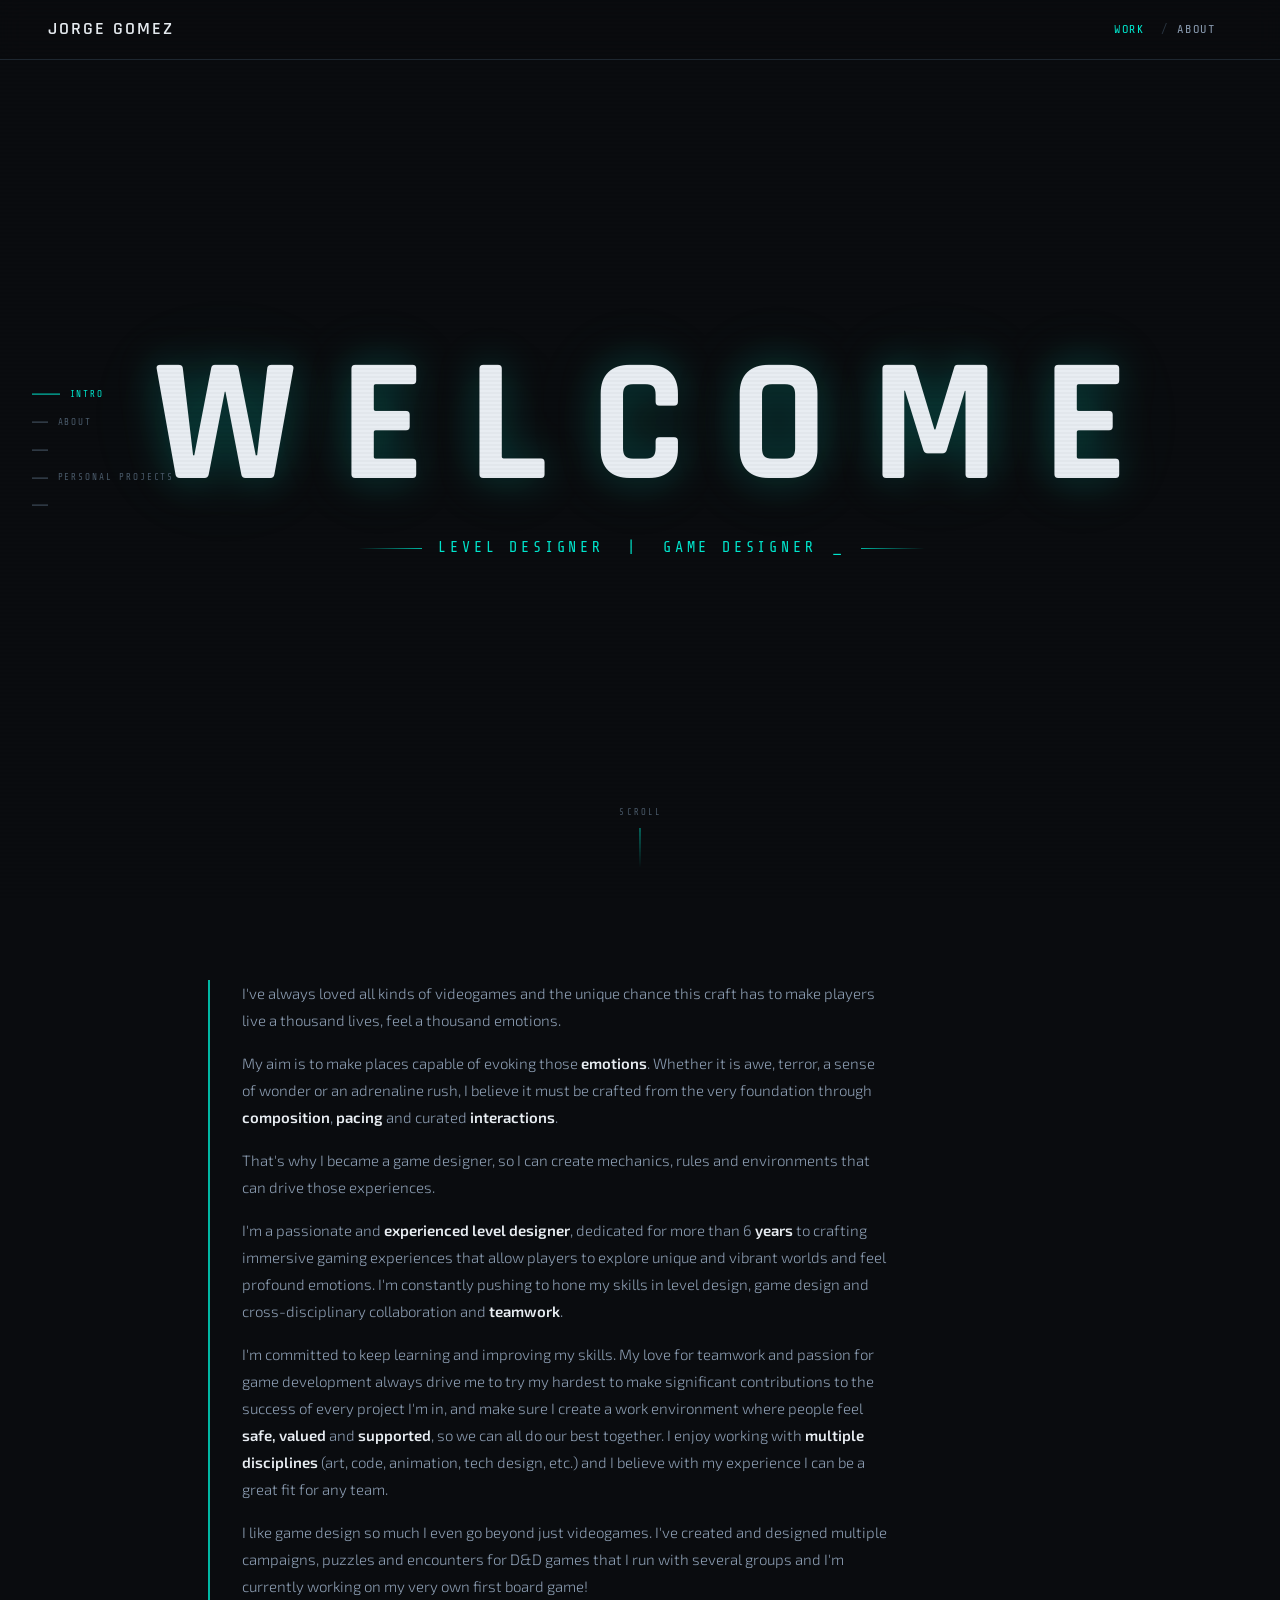
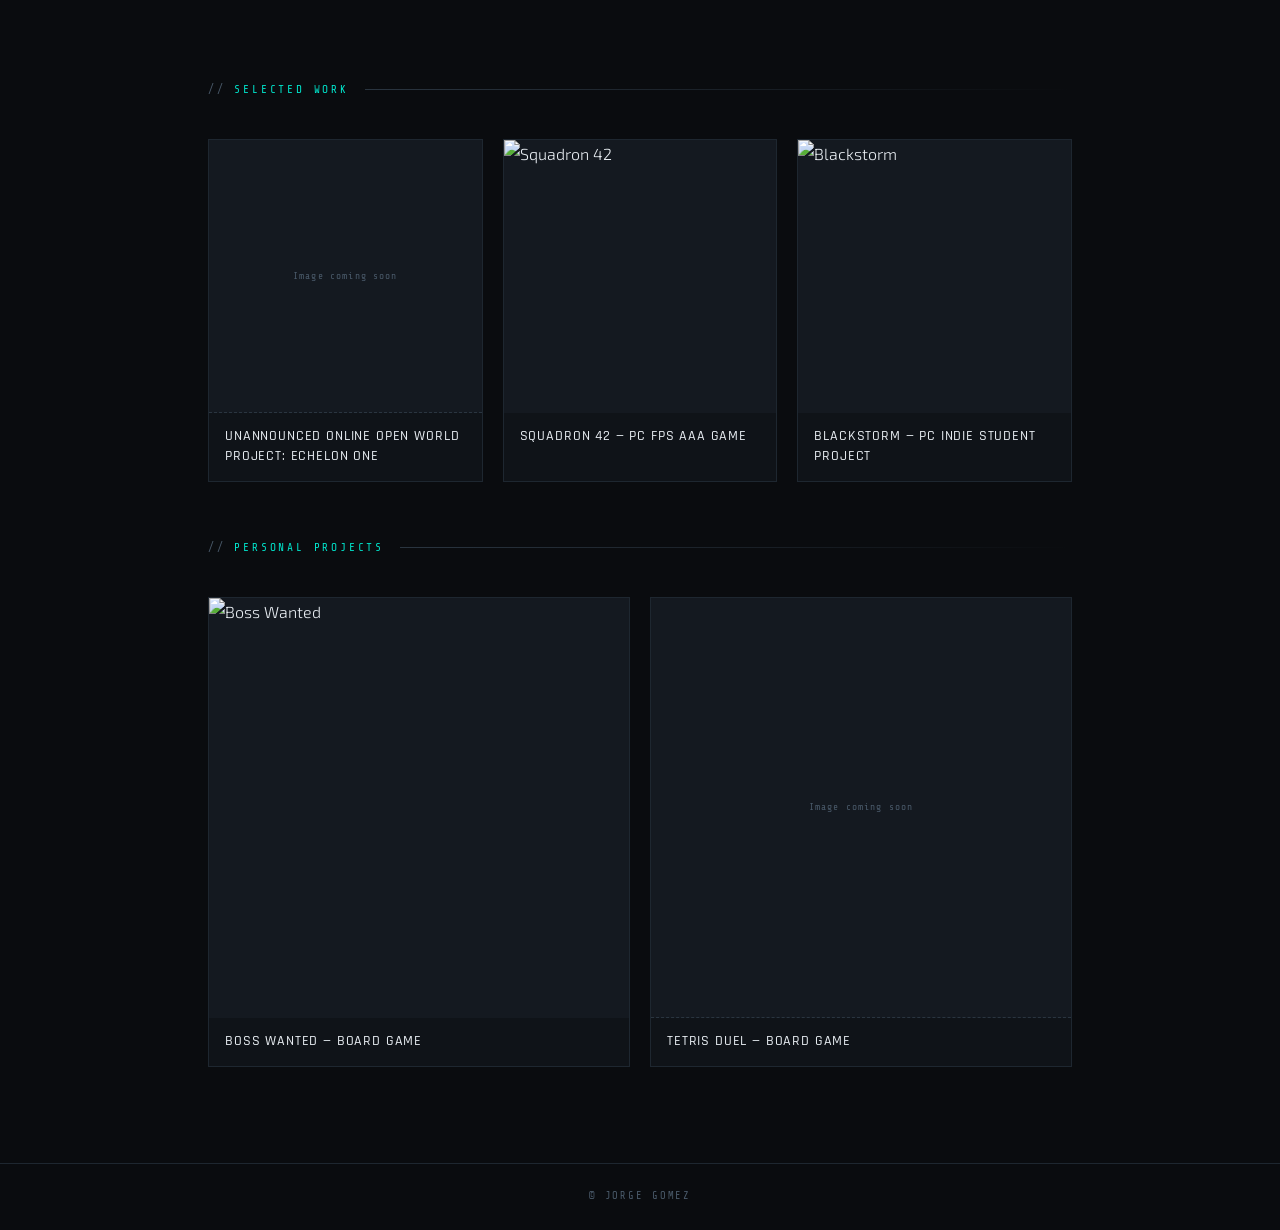
==== index.html @ 434a40aa "First file upload" ====
<!DOCTYPE html>
<html lang="en">
<head>
  <meta charset="UTF-8" />
  <meta name="viewport" content="width=device-width, initial-scale=1.0" />
  <title>Jorge Gomez — Level Designer</title>
  <link rel="stylesheet" href="style.css" />
</head>
<body>

  <!-- SIDEBAR -->
  <nav class="sidebar" aria-label="Page sections">
    <a href="#hero"     class="sidebar__link"><span>Intro</span></a>
    <a href="#bio"      class="sidebar__link"><span>About</span></a>
    <a href="#work"     class="sidebar__link"><span>Selected Work</span></a>
    <a href="#personal" class="sidebar__link"><span>Personal Projects</span></a>
    <a href="about.html" class="sidebar__link"><span>Contact</span></a>
  </nav>

  <!-- NAV -->
  <header class="nav">
    <a href="index.html" class="nav__logo">Jorge Gomez</a>
    <nav class="nav__links">
      <a href="index.html" class="nav__link nav__link--active">Work</a>
      <a href="about.html" class="nav__link">About</a>
    </nav>
  </header>

  <!-- HERO -->
  <section class="hero" id="hero">
    <div class="hero__bg">
      <!--
        ============================================================
        GIF / VIDEO DE FONDO DEL HERO
        ============================================================
        OPCIÓN A — GIF animado:
          Sustituye la línea del div placeholder por:
          <img src="tu-archivo.gif" alt="" />

        OPCIÓN B — Vídeo (mejor rendimiento que GIF):
          Sustituye la línea del div placeholder por:
          <video autoplay muted loop playsinline>
            <source src="tu-archivo.mp4" type="video/mp4" />
          </video>

        Tamaño recomendado: 1920×1080px mínimo.
        El overlay oscuro ya está aplicado via CSS — no necesitas editar nada más.
        ============================================================
      -->
      <video autoplay muted loop playsinline>
 	 <source src="img/hero/hero-bg.mp4" type="video/mp4" />
      </video>
    </div>
    <div class="hero__content">
      <h1 class="hero__title">Welcome</h1>
      <p class="hero__subtitle">Level Designer&nbsp;&nbsp;|&nbsp;&nbsp;Game Designer</p>
    </div>
    <div class="hero__scroll">
      <span>Scroll</span>
      <div class="hero__scroll-line"></div>
    </div>
  </section>

  <!-- BIO -->
  <section class="bio animate" id="bio">
    <div class="bio__inner">
      <p>I've always loved all kinds of videogames and the unique chance this craft has to make players live a thousand lives, feel a thousand emotions.</p>
      <p>My aim is to make places capable of evoking those <strong>emotions</strong>. Whether it is awe, terror, a sense of wonder or an adrenaline rush, I believe it must be crafted from the very foundation through <strong>composition</strong>, <strong>pacing</strong> and curated <strong>interactions</strong>.</p>
      <p>That's why I became a game designer, so I can create mechanics, rules and environments that can drive those experiences.</p>
      <p>I'm a passionate and <strong>experienced level designer</strong>, dedicated for more than 6 <strong>years</strong> to crafting immersive gaming experiences that allow players to explore unique and vibrant worlds and feel profound emotions. I'm constantly pushing to hone my skills in level design, game design and cross-disciplinary collaboration and <strong>teamwork</strong>.</p>
      <p>I'm committed to keep learning and improving my skills. My love for teamwork and passion for game development always drive me to try my hardest to make significant contributions to the success of every project I'm in, and make sure I create a work environment where people feel <strong>safe, valued</strong> and <strong>supported</strong>, so we can all do our best together. I enjoy working with <strong>multiple disciplines</strong> (art, code, animation, tech design, etc.) and I believe with my experience I can be a great fit for any team.</p>
      <p>I like game design so much I even go beyond just videogames. I've created and designed multiple campaigns, puzzles and encounters for D&amp;D games that I run with several groups and I'm currently working on my very own first board game!</p>
    </div>
  </section>

  <!-- SELECTED WORK -->
  <section class="work animate" id="work">
    <div class="section-header">
      <span class="section-header__label">Selected Work</span>
    </div>
    <div class="work__grid">
      <a href="echelon-one.html" class="project-card animate animate--delay-1">
        <div class="project-card__img-wrap">
          <!--
            IMAGEN DE PORTADA — Echelon One
            Sustituye el div placeholder por:
            <img src="img/echelon-one-cover.jpg" alt="Echelon One" class="project-card__img" />
            Tamaño recomendado: 600×600px (ratio 1:1). Formatos: JPG, PNG o WebP.
          -->
          <div class="project-card__img project-card__img--placeholder"><span>Image coming soon</span></div>
          <div class="project-card__overlay"></div>
        </div>
        <h2 class="project-card__title">Unannounced Online Open World project: Echelon One</h2>
      </a>
      <a href="squadron-42.html" class="project-card animate animate--delay-2">
        <div class="project-card__img-wrap">
          <!--
            IMAGEN DE PORTADA — Squadron 42
            Sustituye el div placeholder por:
            <img src="img/squadron-42-cover.jpg" alt="Squadron 42" class="project-card__img" />
            Tamaño recomendado: 600×600px (ratio 1:1). Formatos: JPG, PNG o WebP.
          -->
          <img src="img/squadron-42/cover.jpg" alt="Squadron 42" class="project-card__img" />
          <div class="project-card__overlay"></div>
        </div>
        <h2 class="project-card__title">Squadron 42 — PC FPS AAA game</h2>
      </a>
      <a href="blackstorm.html" class="project-card animate animate--delay-3">
        <div class="project-card__img-wrap">
          <!--
            IMAGEN DE PORTADA — Blackstorm
            Sustituye el div placeholder por:
            <img src="img/blackstorm-cover.jpg" alt="Blackstorm" class="project-card__img" />
            Tamaño recomendado: 600×600px (ratio 1:1). Formatos: JPG, PNG o WebP.
          -->
          <img src="img/blackstorm/cover.png" alt="Blackstorm" class="project-card__img" />
          <div class="project-card__overlay"></div>
        </div>
        <h2 class="project-card__title">Blackstorm — PC indie student project</h2>
      </a>
    </div>
  </section>

  <!-- PERSONAL PROJECTS -->
  <section class="work work--personal animate" id="personal">
    <div class="section-header">
      <span class="section-header__label">Personal Projects</span>
    </div>
    <div class="work__grid work__grid--two">
      <a href="boss-wanted.html" class="project-card animate animate--delay-1">
        <div class="project-card__img-wrap">
          <!--
            IMAGEN DE PORTADA — Boss Wanted
            Sustituye el div placeholder por:
            <img src="img/boss-wanted-cover.jpg" alt="Boss Wanted" class="project-card__img" />
            Tamaño recomendado: 600×600px (ratio 1:1). Formatos: JPG, PNG o WebP.
          -->
          <img src="img/boss-wanted/cover.png" alt="Boss Wanted" class="project-card__img" />
          <div class="project-card__overlay"></div>
        </div>
        <h2 class="project-card__title">Boss Wanted — Board game</h2>
      </a>
      <a href="tetris-duel.html" class="project-card animate animate--delay-2">
        <div class="project-card__img-wrap">
          <!--
            IMAGEN DE PORTADA — Tetris Duel
            Sustituye el div placeholder por:
            <img src="img/tetris-duel-cover.jpg" alt="Tetris Duel" class="project-card__img" />
            Tamaño recomendado: 600×600px (ratio 1:1). Formatos: JPG, PNG o WebP.
          -->
          <div class="project-card__img project-card__img--placeholder"><span>Image coming soon</span></div>
          <div class="project-card__overlay"></div>
        </div>
        <h2 class="project-card__title">Tetris Duel — Board game</h2>
      </a>
    </div>
  </section>

  <!-- FOOTER -->
  <footer class="footer">
    <span>© Jorge Gomez</span>
  </footer>

  <script src="main.js"></script>
</body>
</html>
---- style.css ----
/* ============================================================
   FONTS & ROOT
   ============================================================ */
@import url('https://fonts.googleapis.com/css2?family=Rajdhani:wght@300;400;500;600;700&family=Share+Tech+Mono&family=Exo+2:ital,wght@0,100;0,200;0,300;0,400;0,600;1,200;1,300&display=swap');

*, *::before, *::after {
  box-sizing: border-box;
  margin: 0;
  padding: 0;
}

:root {
  --bg:           #0a0c0f;
  --bg-card:      #0f1318;
  --bg-card-2:    #141920;
  --border:       #1e2730;
  --border-light: #2a3540;

  --cyan:         #00e5cc;
  --cyan-dim:     #00b8a4;
  --cyan-glow:    rgba(0, 229, 204, 0.15);
  --magenta:      #d400ff;
  --magenta-dim:  #a800cc;

  --text:         #e8edf2;
  --text-soft:    #8a9bb0;
  --text-muted:   #4a5a6a;

  --font-display: 'Rajdhani', sans-serif;
  --font-mono:    'Share Tech Mono', monospace;
  --font-body:    'Exo 2', sans-serif;

  --max-w: 960px;
  --nav-h: 60px;
}

html { font-size: 16px; scroll-behavior: smooth; }

body {
  background-color: var(--bg);
  color: var(--text);
  font-family: var(--font-body);
  font-weight: 300;
  line-height: 1.7;
  min-height: 100vh;
  display: flex;
  flex-direction: column;
  -webkit-font-smoothing: antialiased;
}

a { color: inherit; text-decoration: none; }
ul { list-style: none; }
img { display: block; width: 100%; height: 100%; object-fit: cover; }

/* Subtle scanline texture */
body::before {
  content: '';
  position: fixed;
  inset: 0;
  background: repeating-linear-gradient(
    0deg,
    transparent,
    transparent 2px,
    rgba(0,0,0,0.025) 2px,
    rgba(0,0,0,0.025) 4px
  );
  pointer-events: none;
  z-index: 1000;
}

/* ============================================================
   NAV
   ============================================================ */
.nav {
  position: fixed;
  top: 0; left: 0; right: 0;
  z-index: 500;
  height: var(--nav-h);
  display: flex;
  align-items: center;
  justify-content: space-between;
  padding: 0 clamp(1.5rem, 5vw, 3rem);
  background: rgba(10, 12, 15, 0.9);
  backdrop-filter: blur(12px);
  border-bottom: 1px solid var(--border);
}

.nav__logo {
  font-family: var(--font-display);
  font-size: 1.1rem;
  font-weight: 600;
  letter-spacing: 0.12em;
  color: var(--text);
  text-transform: uppercase;
  transition: color 0.2s;
}
.nav__logo:hover { color: var(--cyan); }

.nav__links {
  display: flex;
  align-items: center;
  gap: 0;
}

.nav__link {
  font-family: var(--font-mono);
  font-size: 0.75rem;
  letter-spacing: 0.15em;
  text-transform: uppercase;
  color: var(--text-soft);
  padding: 0.4rem 1rem;
  position: relative;
  transition: color 0.2s;
}

.nav__link + .nav__link::before {
  content: '/';
  position: absolute;
  left: 0;
  color: var(--border-light);
}

.nav__link:hover,
.nav__link--active { color: var(--cyan); }

/* ============================================================
   HERO — fullscreen, GIF-ready
   ============================================================ */
.hero {
  position: relative;
  width: 100%;
  height: 100vh;
  min-height: 500px;
  display: flex;
  flex-direction: column;
  align-items: center;
  justify-content: center;
  overflow: hidden;
}

/* Background layer — drop an <img> inside for your GIF */
.hero__bg {
  position: absolute;
  inset: 0;
  z-index: 0;
  overflow: hidden;
  background: var(--bg);
}

.hero__bg img {
  width: 100%;
  height: 100%;
  object-fit: cover;
  opacity: 0.55;
  filter: saturate(0.7) brightness(0.55);
}

.hero__bg::after {
  content: '';
  position: absolute;
  inset: 0;
  background:
    linear-gradient(to bottom, rgba(10,12,15,0.45) 0%, rgba(10,12,15,0.05) 40%, rgba(10,12,15,0.7) 100%),
    linear-gradient(to right, rgba(10,12,15,0.35) 0%, transparent 50%, rgba(10,12,15,0.35) 100%);
}

/* Placeholder gradient when no GIF yet */
.hero__bg-placeholder {
  width: 100%;
  height: 100%;
  background: linear-gradient(135deg, #0a0c0f 0%, #0d1a22 50%, #0a0c0f 100%);
  position: relative;
}

.hero__bg-placeholder::before {
  content: '';
  position: absolute;
  inset: 0;
  background:
    radial-gradient(ellipse 60% 40% at 50% 50%, rgba(0,229,204,0.05) 0%, transparent 70%),
    radial-gradient(ellipse 40% 60% at 15% 80%, rgba(212,0,255,0.04) 0%, transparent 60%);
}

/* Content */
.hero__content {
  position: relative;
  z-index: 2;
  text-align: center;
  display: flex;
  flex-direction: column;
  align-items: center;
  gap: 1.25rem;
  opacity: 0;
  animation: fadeIn 1s ease 0.3s forwards;
}

.hero__title {
  font-family: var(--font-display);
  font-size: clamp(4.5rem, 15vw, 11rem);
  font-weight: 700;
  letter-spacing: 0.25em;
  /* Compensar el letter-spacing del último carácter para centrado visual real */
  margin-right: -0.25em;
  text-transform: uppercase;
  color: var(--text);
  line-height: 1;
  text-shadow:
    0 0 40px rgba(0,229,204,0.25),
    0 0 100px rgba(0,229,204,0.08);
}

.hero__subtitle {
  font-family: var(--font-mono);
  font-size: clamp(0.7rem, 1.8vw, 0.95rem);
  letter-spacing: 0.25em;
  /* Compensar letter-spacing para centrado visual real */
  margin-right: -0.25em;
  text-transform: uppercase;
  color: var(--cyan);
  display: flex;
  align-items: center;
  gap: 1rem;
}

.hero__subtitle::before,
.hero__subtitle::after {
  content: '';
  display: inline-block;
  width: clamp(2rem, 5vw, 5rem);
  height: 1px;
  background: linear-gradient(to right, transparent, var(--cyan-dim));
}
.hero__subtitle::after {
  background: linear-gradient(to left, transparent, var(--cyan-dim));
}

/* Scroll hint */
.hero__scroll {
  position: absolute;
  bottom: 2rem;
  left: 50%;
  transform: translateX(-50%);
  z-index: 2;
  display: flex;
  flex-direction: column;
  align-items: center;
  gap: 0.5rem;
  opacity: 0;
  animation: fadeIn 1s ease 1.4s forwards;
}

.hero__scroll span {
  font-family: var(--font-mono);
  font-size: 0.55rem;
  letter-spacing: 0.25em;
  /* Compensar letter-spacing para que SCROLL quede centrado visualmente */
  margin-right: -0.25em;
  color: var(--text-muted);
  text-transform: uppercase;
}

.hero__scroll-line {
  width: 1px;
  height: 2.5rem;
  background: linear-gradient(to bottom, var(--cyan-dim), transparent);
  animation: scrollPulse 2s ease-in-out infinite;
}

/* ============================================================
   BIO SECTION
   ============================================================ */
.bio {
  max-width: var(--max-w);
  width: 100%;
  margin: 0 auto;
  padding: 5rem clamp(1.5rem, 5vw, 3rem) 0;
  opacity: 0;
  animation: fadeUp 0.8s ease 0.1s forwards;
}

.bio__inner {
  border-left: 2px solid var(--cyan-dim);
  padding-left: 2rem;
  display: flex;
  flex-direction: column;
  gap: 1rem;
  max-width: 680px;
}

.bio__inner p {
  font-size: 0.9375rem;
  color: var(--text-soft);
  line-height: 1.8;
}

.bio__inner strong {
  font-weight: 600;
  color: var(--text);
}

/* ============================================================
   SECTION HEADERS
   ============================================================ */
.section-header {
  display: flex;
  align-items: center;
  gap: 1rem;
  margin-bottom: 2.5rem;
}

.section-header__label {
  font-family: var(--font-mono);
  font-size: 0.7rem;
  letter-spacing: 0.25em;
  text-transform: uppercase;
  color: var(--cyan);
  white-space: nowrap;
}

.section-header__label::before {
  content: '// ';
  color: var(--text-muted);
}

.section-header::after {
  content: '';
  flex: 1;
  height: 1px;
  background: linear-gradient(to right, var(--border-light), transparent);
}

/* ============================================================
   WORK SECTIONS
   ============================================================ */
.work {
  max-width: var(--max-w);
  width: 100%;
  margin: 0 auto;
  padding: 5rem clamp(1.5rem, 5vw, 3rem) 0;
  opacity: 0;
  animation: fadeUp 0.8s ease 0.25s forwards;
}

.work--personal {
  padding-top: 3.5rem;
}

.work__grid {
  display: grid;
  grid-template-columns: repeat(3, 1fr);
  gap: 1.25rem;
}

.work__grid--two {
  grid-template-columns: repeat(2, 1fr);
}

@media (max-width: 700px) {
  .work__grid { grid-template-columns: 1fr; }
  .work__grid--two { grid-template-columns: 1fr; }
}
@media (min-width: 701px) and (max-width: 900px) {
  .work__grid { grid-template-columns: repeat(2, 1fr); }
}

/* ---- Project Card ---- */
.project-card {
  display: block;
  background: var(--bg-card);
  border: 1px solid var(--border);
  transition: border-color 0.3s, transform 0.3s;
  position: relative;
  overflow: hidden;
}

.project-card::before {
  content: '';
  position: absolute;
  top: 0; left: 0; right: 0;
  height: 2px;
  background: linear-gradient(to right, var(--cyan-dim), var(--magenta-dim));
  opacity: 0;
  transition: opacity 0.3s;
  z-index: 2;
}

.project-card:hover {
  border-color: var(--border-light);
  transform: translateY(-4px);
}
.project-card:hover::before { opacity: 1; }

.project-card__img-wrap {
  position: relative;
  aspect-ratio: 1 / 1;
  overflow: hidden;
  background: var(--bg-card-2);
}

.project-card__img {
  width: 100%;
  height: 100%;
  transition: transform 0.5s ease;
}

.project-card__img--placeholder {
  display: flex;
  align-items: center;
  justify-content: center;
  border-bottom: 1px dashed var(--border-light);
}

.project-card__img--placeholder span {
  font-family: var(--font-mono);
  font-size: 0.6rem;
  letter-spacing: 0.12em;
  color: var(--text-muted);
}

.project-card__overlay {
  position: absolute;
  inset: 0;
  background: linear-gradient(to bottom, transparent 40%, rgba(10,12,15,0.7) 100%);
  opacity: 0;
  transition: opacity 0.35s;
}

.project-card:hover .project-card__overlay { opacity: 1; }
.project-card:hover .project-card__img { transform: scale(1.05); }

.project-card__title {
  font-family: var(--font-display);
  font-size: 0.875rem;
  font-weight: 500;
  letter-spacing: 0.06em;
  text-transform: uppercase;
  color: var(--text);
  padding: 0.9rem 1rem;
  transition: color 0.2s;
  line-height: 1.4;
}

.project-card:hover .project-card__title { color: var(--cyan); }

/* ============================================================
   FOOTER
   ============================================================ */
.footer {
  margin-top: 6rem;
  border-top: 1px solid var(--border);
  padding: 1.5rem clamp(1.5rem, 5vw, 3rem);
  display: flex;
  align-items: center;
  justify-content: center;
}

.footer span {
  font-family: var(--font-mono);
  font-size: 0.65rem;
  letter-spacing: 0.18em;
  color: var(--text-muted);
  text-transform: uppercase;
}

/* ============================================================
   ABOUT PAGE
   ============================================================ */
.about-hero {
  max-width: var(--max-w);
  width: 100%;
  margin: 0 auto;
  padding: calc(var(--nav-h) + 4rem) clamp(1.5rem, 5vw, 3rem) 3rem;
  display: grid;
  grid-template-columns: 160px 1fr;
  gap: 3rem;
  align-items: start;
  opacity: 0;
  animation: fadeUp 0.8s ease 0.1s forwards;
}

@media (max-width: 600px) {
  .about-hero { grid-template-columns: 1fr; gap: 2rem; }
}

.about-hero__photo {
  width: 160px;
  height: 160px;
  overflow: hidden;
  background: var(--bg-card);
  border: 1px solid var(--border);
  position: relative;
}

.about-hero__photo::before {
  content: '';
  position: absolute;
  top: 0; left: 0; right: 0;
  height: 2px;
  background: linear-gradient(to right, var(--cyan-dim), var(--magenta-dim));
  z-index: 1;
}

.about-hero__photo--placeholder {
  display: flex;
  align-items: center;
  justify-content: center;
}

.about-hero__photo--placeholder span {
  font-family: var(--font-mono);
  font-size: 0.6rem;
  letter-spacing: 0.1em;
  color: var(--text-muted);
}

.about-hero__name {
  font-family: var(--font-display);
  font-size: clamp(2rem, 5vw, 3.5rem);
  font-weight: 700;
  letter-spacing: 0.12em;
  text-transform: uppercase;
  color: var(--text);
  line-height: 1.1;
  margin-bottom: 1.25rem;
}

.about-hero__tagline {
  font-size: 0.9375rem;
  color: var(--text-soft);
  margin-bottom: 1.5rem;
  max-width: 520px;
  line-height: 1.8;
}

.about-hero__cta {
  font-family: var(--font-mono);
  font-size: 0.7rem;
  letter-spacing: 0.18em;
  text-transform: uppercase;
  color: var(--cyan);
}

.about-details {
  max-width: var(--max-w);
  width: 100%;
  margin: 0 auto;
  padding: 0 clamp(1.5rem, 5vw, 3rem) 3rem;
  display: grid;
  grid-template-columns: repeat(3, 1fr);
  gap: 1.25rem;
  opacity: 0;
  animation: fadeUp 0.8s ease 0.3s forwards;
}

@media (max-width: 680px) {
  .about-details { grid-template-columns: 1fr; }
}

.about-block {
  background: var(--bg-card);
  border: 1px solid var(--border);
  padding: 1.5rem;
  position: relative;
}

.about-block::before {
  content: '';
  position: absolute;
  top: 0; left: 0; right: 0;
  height: 2px;
  background: linear-gradient(to right, var(--cyan-dim), transparent);
}

.about-block__title {
  font-family: var(--font-mono);
  font-size: 0.65rem;
  letter-spacing: 0.2em;
  text-transform: uppercase;
  color: var(--cyan);
  margin-bottom: 1rem;
}

.about-block__title::before { content: '// '; color: var(--text-muted); }

.about-block__list {
  display: flex;
  flex-direction: column;
  gap: 0.5rem;
}

.about-block__list li a {
  font-size: 0.875rem;
  color: var(--text-soft);
  transition: color 0.2s;
  display: inline-flex;
  align-items: baseline;
  gap: 0.4rem;
}

.about-block__list li a:hover { color: var(--cyan); }

.about-block__ext {
  font-family: var(--font-mono);
  font-size: 0.6rem;
  color: var(--text-muted);
}

/* ============================================================
   PROJECT PAGES
   ============================================================ */
.project-hero {
  max-width: var(--max-w);
  width: 100%;
  margin: 0 auto;
  padding: calc(var(--nav-h) + 4rem) clamp(1.5rem, 5vw, 3rem) 3rem;
  opacity: 0;
  animation: fadeUp 0.7s ease 0.05s forwards;
}

.project-hero__back {
  display: inline-flex;
  align-items: center;
  gap: 0.5rem;
  font-family: var(--font-mono);
  font-size: 0.65rem;
  letter-spacing: 0.15em;
  text-transform: uppercase;
  color: var(--text-muted);
  margin-bottom: 3rem;
  transition: color 0.2s;
}
.project-hero__back:hover { color: var(--cyan); }

.project-hero__titles { margin-bottom: 3rem; }

.project-hero__title {
  font-family: var(--font-display);
  font-size: clamp(2.5rem, 8vw, 5rem);
  font-weight: 700;
  letter-spacing: 0.12em;
  text-transform: uppercase;
  color: var(--text);
  line-height: 1;
  margin-bottom: 0.75rem;
  text-shadow: 0 0 40px rgba(0,229,204,0.1);
}

.project-hero__subtitle {
  font-family: var(--font-mono);
  font-size: 0.78rem;
  letter-spacing: 0.18em;
  text-transform: uppercase;
  color: var(--cyan);
}

/* Meta bar */
.project-meta {
  display: flex;
  flex-wrap: wrap;
  border: 1px solid var(--border);
  background: var(--bg-card);
  position: relative;
  overflow: hidden;
}

.project-meta::before {
  content: '';
  position: absolute;
  top: 0; left: 0; right: 0;
  height: 2px;
  background: linear-gradient(to right, var(--cyan-dim), var(--magenta-dim));
}

.project-meta__item {
  display: flex;
  flex-direction: column;
  gap: 0.4rem;
  padding: 1.25rem 1.5rem;
  border-right: 1px solid var(--border);
  flex: 0 0 auto;
}
.project-meta__item:last-child { border-right: none; }

.project-meta__label {
  font-family: var(--font-mono);
  font-size: 0.58rem;
  letter-spacing: 0.22em;
  text-transform: uppercase;
  color: var(--text-muted);
}

.project-meta__value {
  font-family: var(--font-display);
  font-size: 0.9375rem;
  font-weight: 500;
  letter-spacing: 0.06em;
  color: var(--text);
}

.project-meta__link {
  color: var(--cyan);
  transition: color 0.2s;
}
.project-meta__link:hover { color: var(--text); }

/* Description */
.project-desc {
  max-width: var(--max-w);
  width: 100%;
  margin: 0 auto;
  padding: 3rem clamp(1.5rem, 5vw, 3rem);
  opacity: 0;
  animation: fadeUp 0.7s ease 0.2s forwards;
}

.project-desc__list {
  display: flex;
  flex-direction: column;
  gap: 0.9rem;
  max-width: 700px;
}

.project-desc__list li {
  font-size: 0.9375rem;
  color: var(--text-soft);
  padding-left: 1.5rem;
  position: relative;
  line-height: 1.75;
}

.project-desc__list li::before {
  content: '>';
  position: absolute;
  left: 0;
  color: var(--cyan);
  font-family: var(--font-mono);
  font-size: 0.75rem;
  top: 0.2em;
}

/* Awards */
.project-desc__awards { margin-top: 3.5rem; }

.project-desc__awards-header,
.project-desc__about-header,
.project-desc__downloads-header {
  display: flex;
  align-items: center;
  gap: 1rem;
  margin-bottom: 1.5rem;
}

.project-desc__awards-header::after,
.project-desc__about-header::after,
.project-desc__downloads-header::after {
  content: '';
  flex: 1;
  height: 1px;
  background: linear-gradient(to right, var(--border-light), transparent);
}

.project-desc__awards-grid {
  display: grid;
  grid-template-columns: repeat(auto-fill, minmax(220px, 1fr));
  gap: 1rem;
  max-width: 700px;
}

.award-card {
  background: var(--bg-card);
  border: 1px solid var(--border);
  padding: 1.25rem;
  display: flex;
  flex-direction: column;
  gap: 0.75rem;
  position: relative;
  overflow: hidden;
  transition: border-color 0.3s;
}

.award-card::before {
  content: '';
  position: absolute;
  top: 0; left: 0; right: 0;
  height: 2px;
  background: linear-gradient(to right, var(--magenta-dim), transparent);
}

.award-card:hover { border-color: var(--border-light); }
.award-card__icon { font-size: 1.25rem; }
.award-card__text { font-size: 0.875rem; color: var(--text-soft); line-height: 1.5; }

/* About the game */
.project-desc__about { margin-top: 3rem; max-width: 700px; }
.project-desc__about p { font-size: 0.9375rem; color: var(--text-soft); line-height: 1.8; }

/* Downloads */
.project-desc__downloads { margin-top: 3.5rem; }
.project-desc__downloads-list {
  display: flex;
  flex-wrap: wrap;
  gap: 0.75rem;
  max-width: 700px;
}

.download-btn {
  display: inline-flex;
  align-items: center;
  gap: 0.5rem;
  font-family: var(--font-mono);
  font-size: 0.7rem;
  letter-spacing: 0.12em;
  text-transform: uppercase;
  color: var(--cyan);
  border: 1px solid var(--cyan-dim);
  padding: 0.6rem 1.2rem;
  background: transparent;
  transition: background 0.2s, color 0.2s;
  text-decoration: none;
}

.download-btn:hover {
  background: var(--cyan);
  color: var(--bg);
}

.project-desc__downloads-empty {
  font-family: var(--font-mono);
  font-size: 0.65rem;
  letter-spacing: 0.1em;
  color: var(--text-muted);
}

/* Media */
.project-media {
  max-width: var(--max-w);
  width: 100%;
  margin: 0 auto;
  padding: 0 clamp(1.5rem, 5vw, 3rem) 3rem;
  display: flex;
  flex-direction: column;
  gap: 1rem;
  opacity: 0;
  animation: fadeUp 0.7s ease 0.35s forwards;
}

.project-media__item {
  width: 100%;
  aspect-ratio: 16 / 9;
  overflow: hidden;
  background: var(--bg-card);
  border: 1px solid var(--border);
}

.project-media__item--wide { aspect-ratio: 16 / 7; }

.project-media__item--placeholder {
  display: flex;
  align-items: center;
  justify-content: center;
  border: 1px dashed var(--border-light);
}

.project-media__item--placeholder span {
  font-family: var(--font-mono);
  font-size: 0.6rem;
  letter-spacing: 0.1em;
  color: var(--text-muted);
}

.project-media__item img { width: 100%; height: 100%; object-fit: cover; }

.project-media__grid {
  display: grid;
  grid-template-columns: repeat(2, 1fr);
  gap: 1rem;
}

.project-media__grid--three { grid-template-columns: repeat(3, 1fr); }

@media (max-width: 680px) {
  .project-media__grid--three { grid-template-columns: repeat(2, 1fr); }
}
@media (max-width: 560px) {
  .project-media__grid { grid-template-columns: 1fr; }
  .project-media__grid--three { grid-template-columns: 1fr; }
}

.project-media__video-wrap { width: 100%; }

.project-media__video-placeholder {
  width: 100%;
  aspect-ratio: 16 / 9;
  display: flex;
  flex-direction: column;
  align-items: center;
  justify-content: center;
  gap: 0.75rem;
  background: var(--bg-card);
  border: 1px dashed var(--border-light);
}

.project-media__video-icon { font-size: 2rem; color: var(--cyan); opacity: 0.4; }

.project-media__video-placeholder p {
  font-family: var(--font-mono);
  font-size: 0.7rem;
  letter-spacing: 0.1em;
  color: var(--text-muted);
}

.project-media__video-hint { font-size: 0.6rem !important; opacity: 0.6; }

/* ============================================================
   ANIMATIONS
   ============================================================ */
@keyframes fadeUp {
  from { opacity: 0; transform: translateY(20px); }
  to   { opacity: 1; transform: translateY(0); }
}

@keyframes fadeIn {
  from { opacity: 0; }
  to   { opacity: 1; }
}

@keyframes scrollPulse {
  0%, 100% { opacity: 0.3; }
  50%       { opacity: 1; }
}


/* ============================================================
   SCROLL PROGRESS BAR
   ============================================================ */
#scroll-progress {
  position: fixed;
  top: 0;
  left: 0;
  height: 2px;
  width: 0%;
  background: linear-gradient(to right, var(--cyan-dim), var(--magenta-dim));
  z-index: 9999;
  transition: width 0.1s linear;
  pointer-events: none;
}


/* ============================================================
   INTERSECTION OBSERVER — animate class
   ============================================================ */

/* Remove CSS auto-animations from sections — JS controls them now */
.bio,
.work,
.about-hero,
.about-details,
.project-hero,
.project-desc,
.project-media {
  opacity: 1;
  animation: none;
}

/* Elements that animate on scroll */
.animate {
  opacity: 0;
  transform: translateY(24px);
  transition: opacity 0.65s ease, transform 0.65s ease;
}

.animate.is-visible {
  opacity: 1;
  transform: translateY(0);
}

/* Staggered children */
.animate--delay-1 { transition-delay: 0.1s; }
.animate--delay-2 { transition-delay: 0.2s; }
.animate--delay-3 { transition-delay: 0.3s; }
.animate--delay-4 { transition-delay: 0.4s; }


/* ============================================================
   GLITCH — hero title
   ============================================================ */
.hero__title {
  cursor: default;
}

.hero__title.glitching {
  text-shadow:
    2px 0   0 rgba(0, 229, 204, 0.6),
   -2px 0   0 rgba(212, 0, 255, 0.6),
    0 0 40px rgba(0, 229, 204, 0.4);
  animation: glitch-shift 0.08s steps(1) infinite;
}

@keyframes glitch-shift {
  0%   { clip-path: inset(10% 0 80% 0); transform: translate(-2px, 0); }
  25%  { clip-path: inset(50% 0 30% 0); transform: translate(2px,  0); }
  50%  { clip-path: inset(70% 0 10% 0); transform: translate(-1px, 0); }
  75%  { clip-path: inset(30% 0 50% 0); transform: translate(1px,  0); }
  100% { clip-path: inset(0);           transform: translate(0,    0); }
}


/* ============================================================
   TYPEWRITER CURSOR
   ============================================================ */
.typewriter-cursor {
  display: inline-block;
  color: var(--cyan);
  font-family: var(--font-mono);
  animation: blink 0.7s step-end infinite;
  margin-left: 1px;
}

@keyframes blink {
  0%, 100% { opacity: 1; }
  50%       { opacity: 0; }
}


/* ============================================================
   PROJECT CARD — hover mejorado
   ============================================================ */
.project-card__img-wrap {
  overflow: hidden;
}

.project-card:hover .project-card__img {
  transform: scale(1.07);
}

.project-card__title {
  position: relative;
  transition: color 0.2s, padding-left 0.25s;
}

.project-card:hover .project-card__title {
  color: var(--cyan);
  padding-left: 1.5rem;
}

.project-card__title::before {
  content: '›';
  position: absolute;
  left: 0.5rem;
  color: var(--cyan);
  font-size: 1rem;
  opacity: 0;
  transform: translateX(-4px);
  transition: opacity 0.2s, transform 0.2s;
  pointer-events: none;
}

.project-card:hover .project-card__title::before {
  opacity: 1;
  transform: translateX(0);
}

/* Glow border on hover */
.project-card {
  transition: border-color 0.3s, transform 0.3s, box-shadow 0.3s;
}

.project-card:hover {
  border-color: var(--cyan-dim);
  transform: translateY(-5px);
  box-shadow: 0 8px 32px rgba(0, 229, 204, 0.08);
}


/* ============================================================
   LIGHTBOX
   ============================================================ */
#lightbox {
  position: fixed;
  inset: 0;
  z-index: 8000;
  background: rgba(5, 7, 10, 0.96);
  display: flex;
  align-items: center;
  justify-content: center;
  opacity: 0;
  pointer-events: none;
  transition: opacity 0.25s ease;
  backdrop-filter: blur(8px);
}

#lightbox.is-open {
  opacity: 1;
  pointer-events: all;
}

.lightbox__img-wrap {
  max-width: 90vw;
  max-height: 85vh;
  display: flex;
  align-items: center;
  justify-content: center;
}

.lightbox__img {
  max-width: 90vw;
  max-height: 85vh;
  object-fit: contain;
  border: 1px solid var(--border-light);
  transition: opacity 0.15s ease;
}

.lightbox__img.lb-fade { opacity: 0; }

.lightbox__close,
.lightbox__prev,
.lightbox__next {
  position: fixed;
  background: transparent;
  border: 1px solid var(--border-light);
  color: var(--text-soft);
  font-size: 1.1rem;
  cursor: pointer;
  transition: color 0.2s, border-color 0.2s;
  display: flex;
  align-items: center;
  justify-content: center;
}

.lightbox__close,
.lightbox__prev,
.lightbox__next {
  padding: 0.5rem 0.85rem;
}

.lightbox__close:hover,
.lightbox__prev:hover,
.lightbox__next:hover {
  color: var(--cyan);
  border-color: var(--cyan-dim);
}

.lightbox__close { top: 1.5rem;  right: 1.5rem; }
.lightbox__prev  { left: 1.5rem; top: 50%; transform: translateY(-50%); font-size: 1.75rem; }
.lightbox__next  { right: 1.5rem; top: 50%; transform: translateY(-50%); font-size: 1.75rem; }

.lightbox__counter {
  position: fixed;
  bottom: 1.5rem;
  left: 50%;
  transform: translateX(-50%);
  font-family: var(--font-mono);
  font-size: 0.65rem;
  letter-spacing: 0.2em;
  color: var(--text-muted);
}


/* ============================================================
   PAGE TRANSITIONS
   ============================================================ */
#page-curtain {
  position: fixed;
  inset: 0;
  background: var(--bg);
  z-index: 7000;
  opacity: 0;           /* invisible por defecto — JS lo activa al salir */
  pointer-events: none;
  transition: opacity 0.3s ease;
}

#page-curtain.fade-in {
  opacity: 1;
  pointer-events: all;
}


/* ============================================================
   SIDEBAR NAV (index.html)
   ============================================================ */
.sidebar {
  position: fixed;
  left: clamp(1rem, 2.5vw, 2rem);
  top: 50%;
  transform: translateY(-50%);
  z-index: 400;
  display: flex;
  flex-direction: column;
  gap: 0.25rem;
}

@media (max-width: 1100px) {
  .sidebar { display: none; }
}

.sidebar__link {
  font-family: var(--font-mono);
  font-size: 0.58rem;
  letter-spacing: 0.2em;
  text-transform: uppercase;
  color: var(--text-muted);
  display: flex;
  align-items: center;
  gap: 0.6rem;
  padding: 0.25rem 0;
  transition: color 0.2s;
  white-space: nowrap;
}

.sidebar__link::before {
  content: '';
  display: block;
  width: 16px;
  height: 1px;
  background: currentColor;
  transition: width 0.2s, background 0.2s;
  flex-shrink: 0;
}

.sidebar__link:hover,
.sidebar__link--active {
  color: var(--cyan);
}

.sidebar__link--active::before {
  width: 28px;
}

.sidebar__link span {
  opacity: 0;
  transition: opacity 0.2s;
}

.sidebar__link:hover span,
.sidebar__link--active span {
  opacity: 1;
}
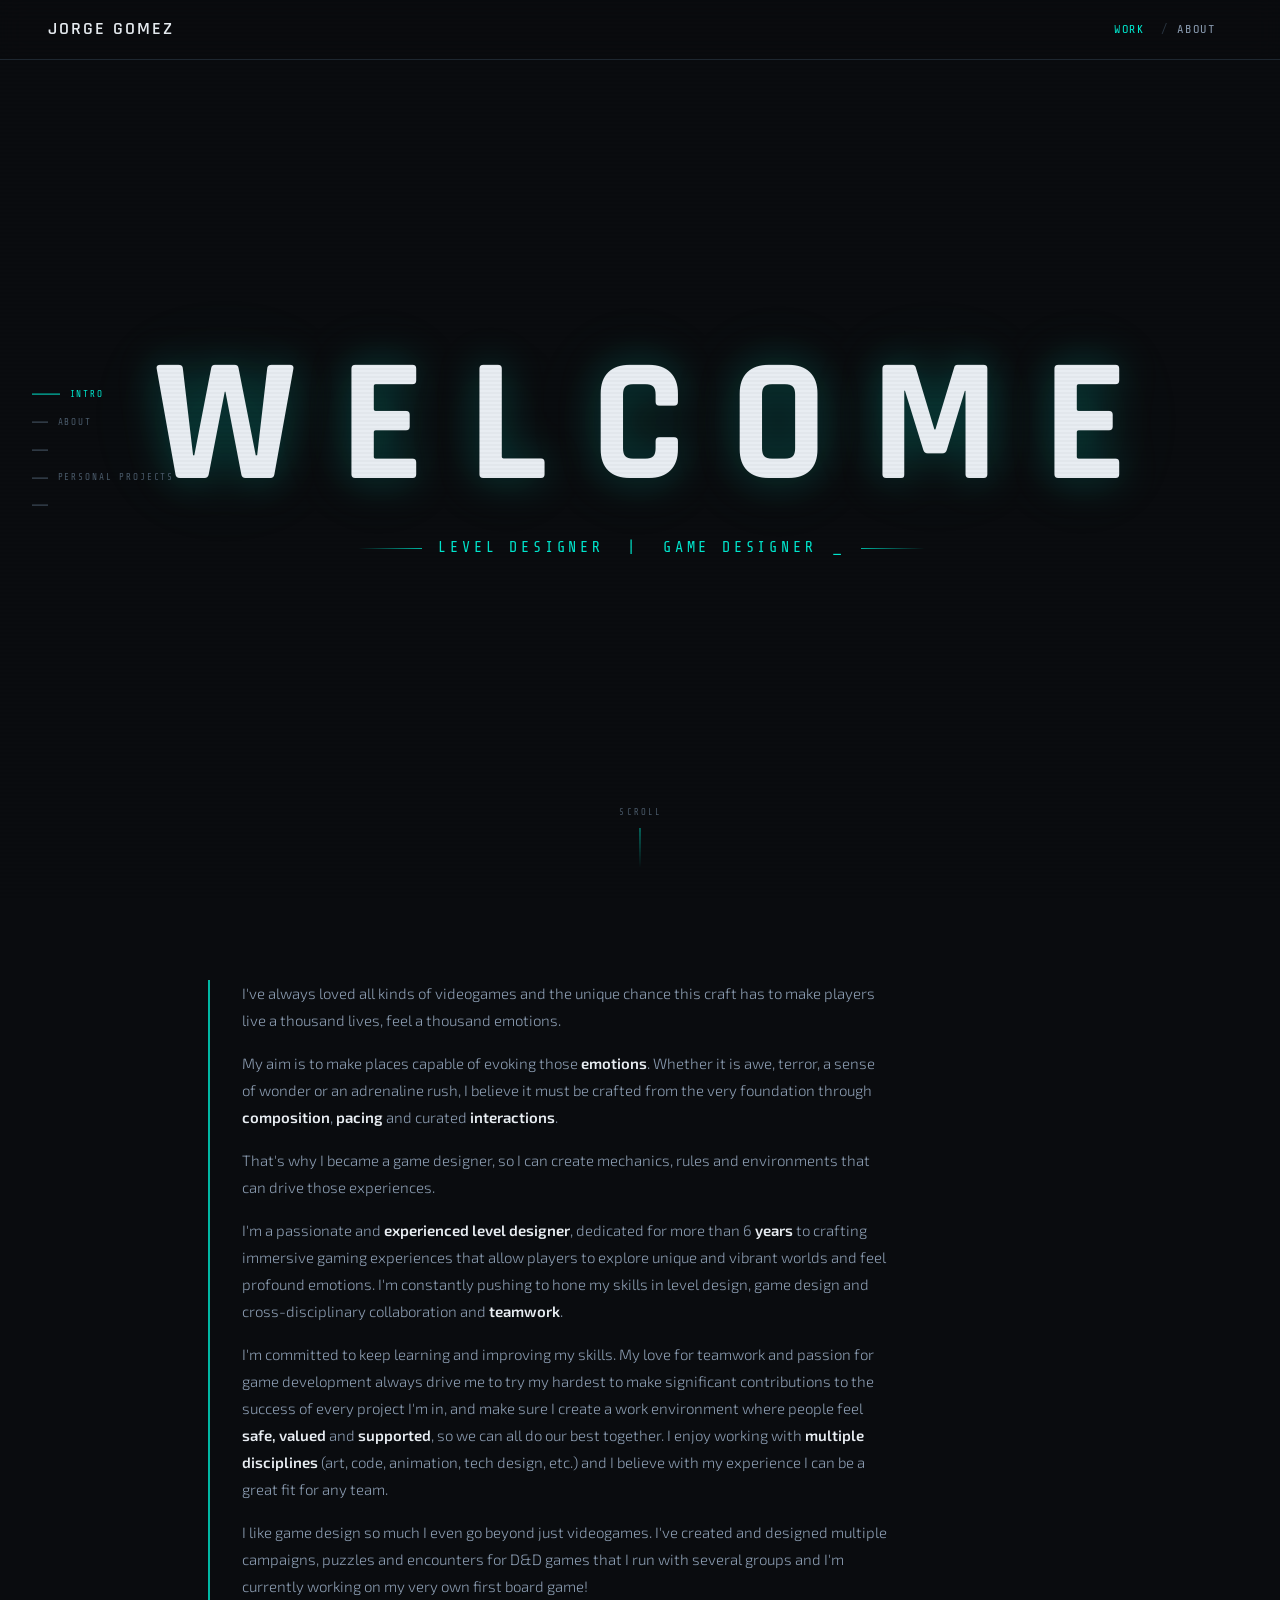
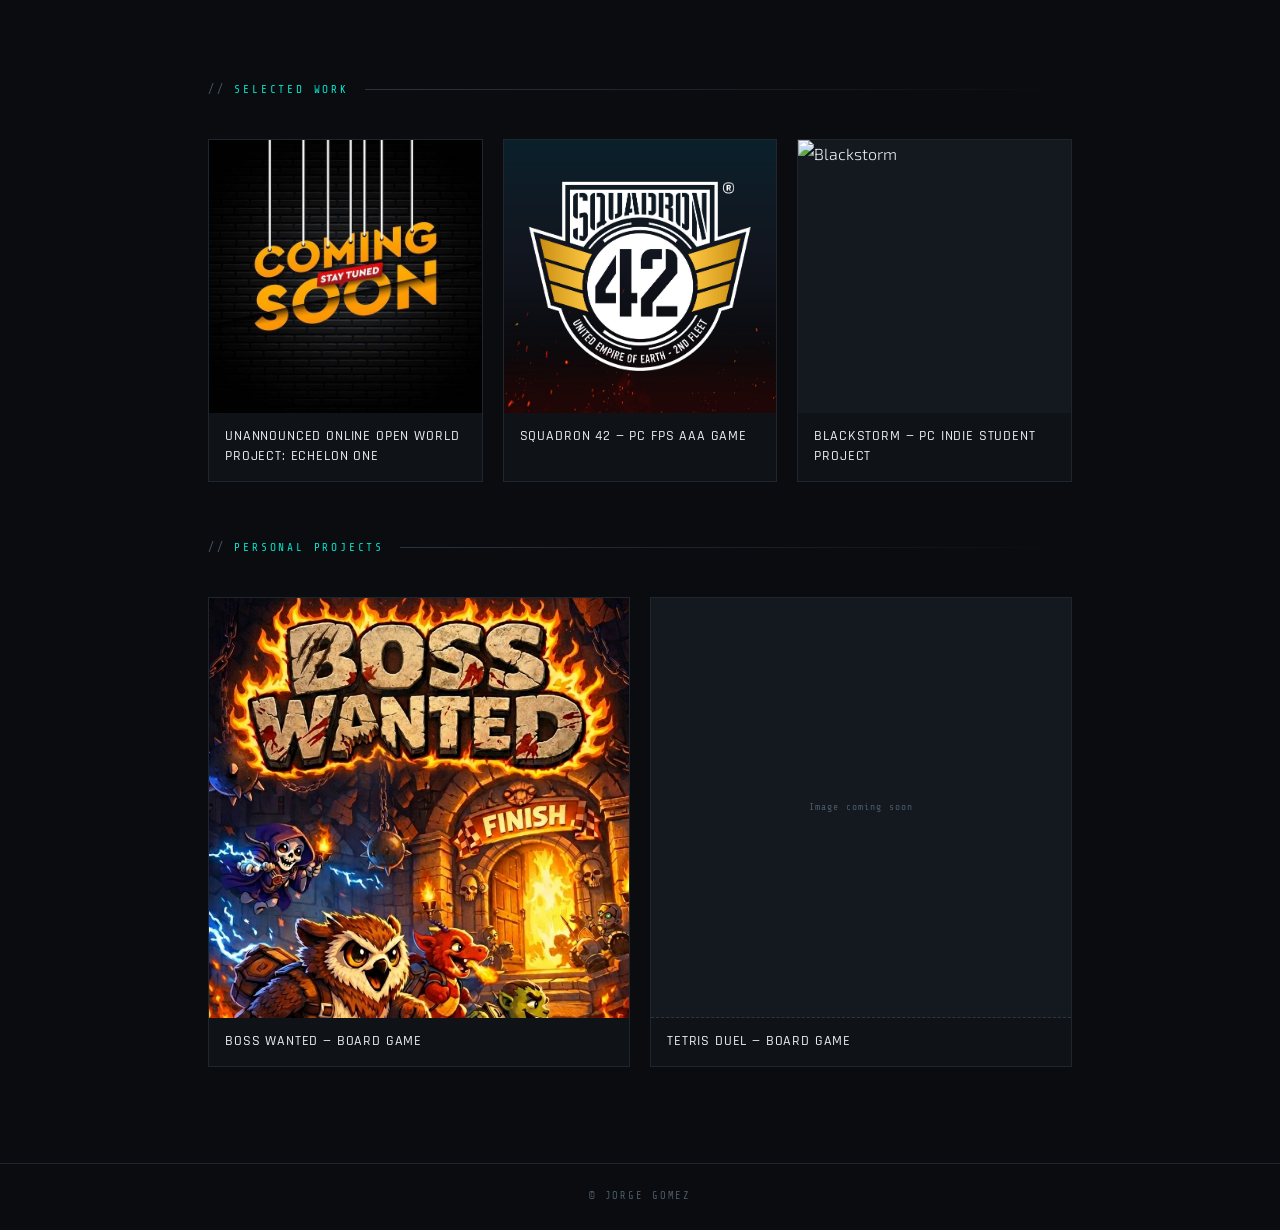
==== commit d8f688a6: "Update index.html" ====
--- a/index.html
+++ b/index.html
@@ -87,7 +87,7 @@
             <img src="img/echelon-one-cover.jpg" alt="Echelon One" class="project-card__img" />
             Tamaño recomendado: 600×600px (ratio 1:1). Formatos: JPG, PNG o WebP.
           -->
-          <div class="project-card__img project-card__img--placeholder"><span>Image coming soon</span></div>
+          <img src="img/echelon-one/cover1.jpg" alt="Echelon One" class="project-card__img" />
           <div class="project-card__overlay"></div>
         </div>
         <h2 class="project-card__title">Unannounced Online Open World project: Echelon One</h2>
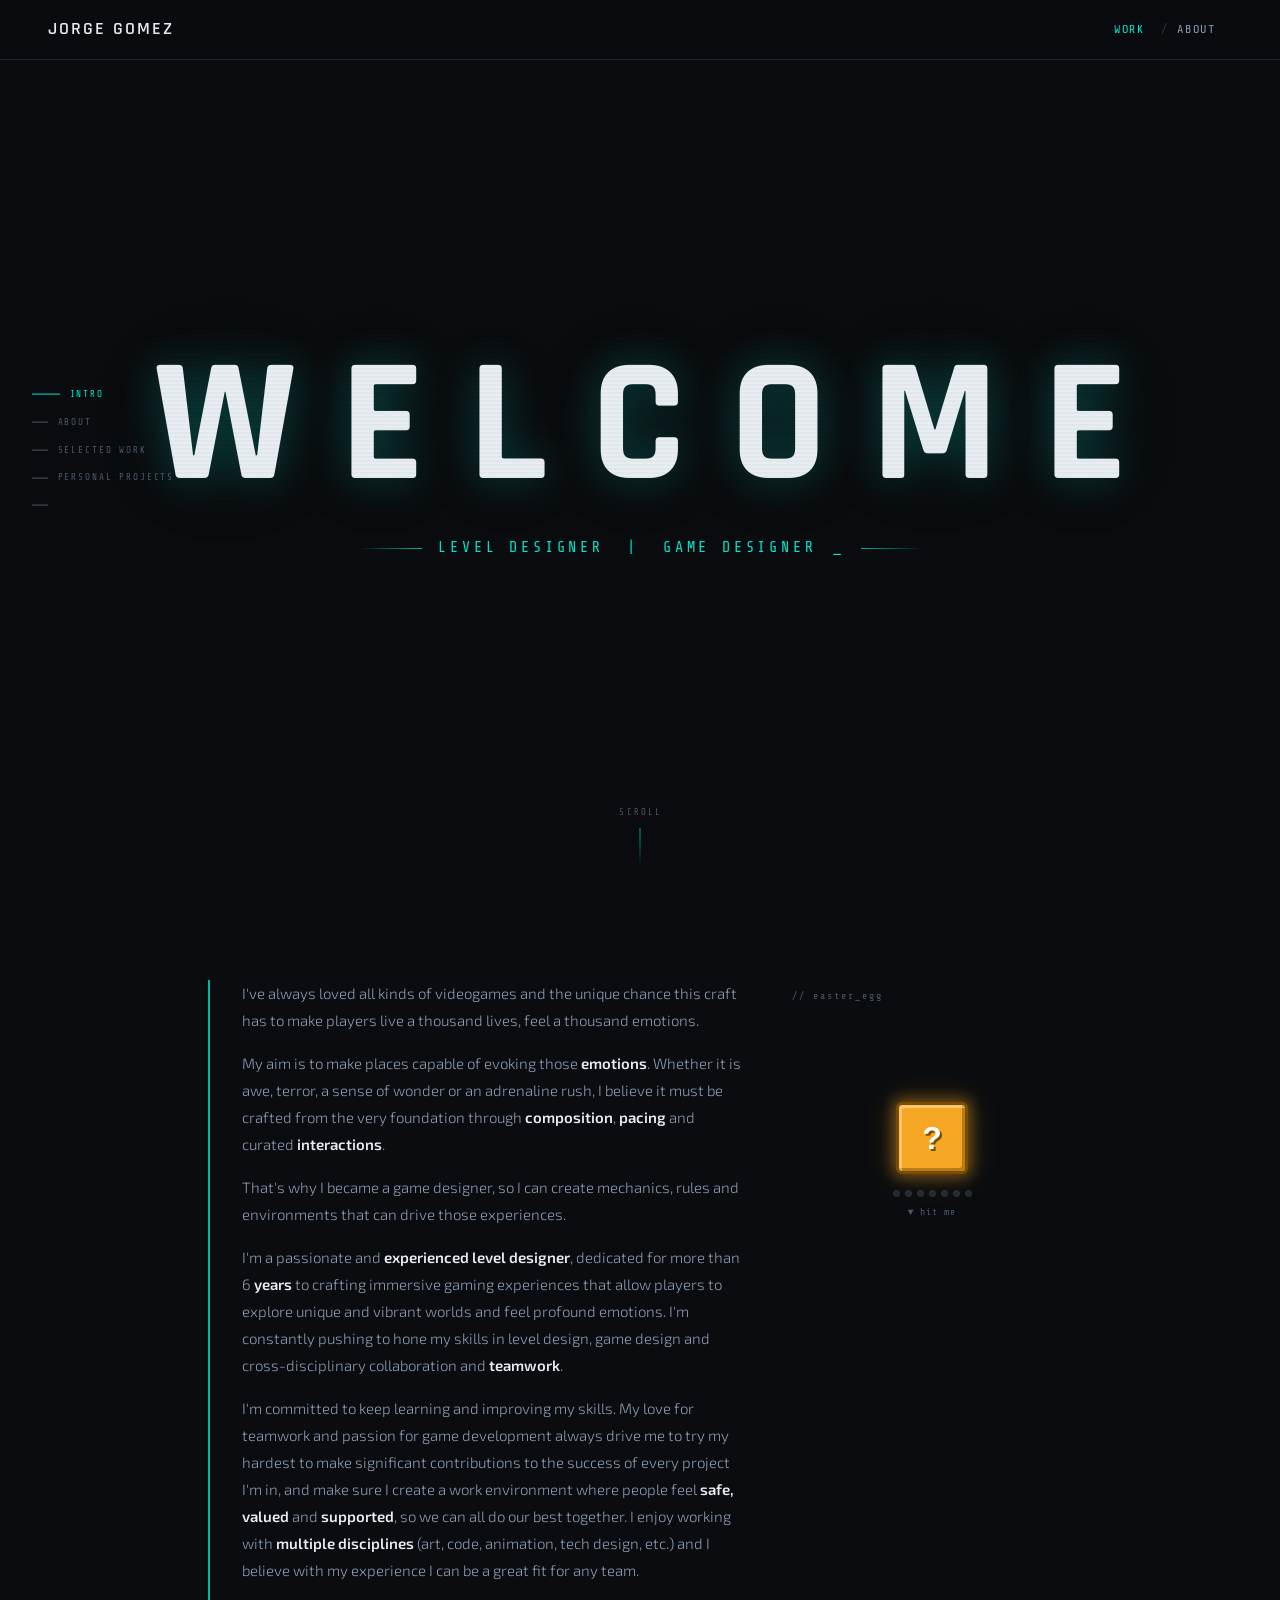
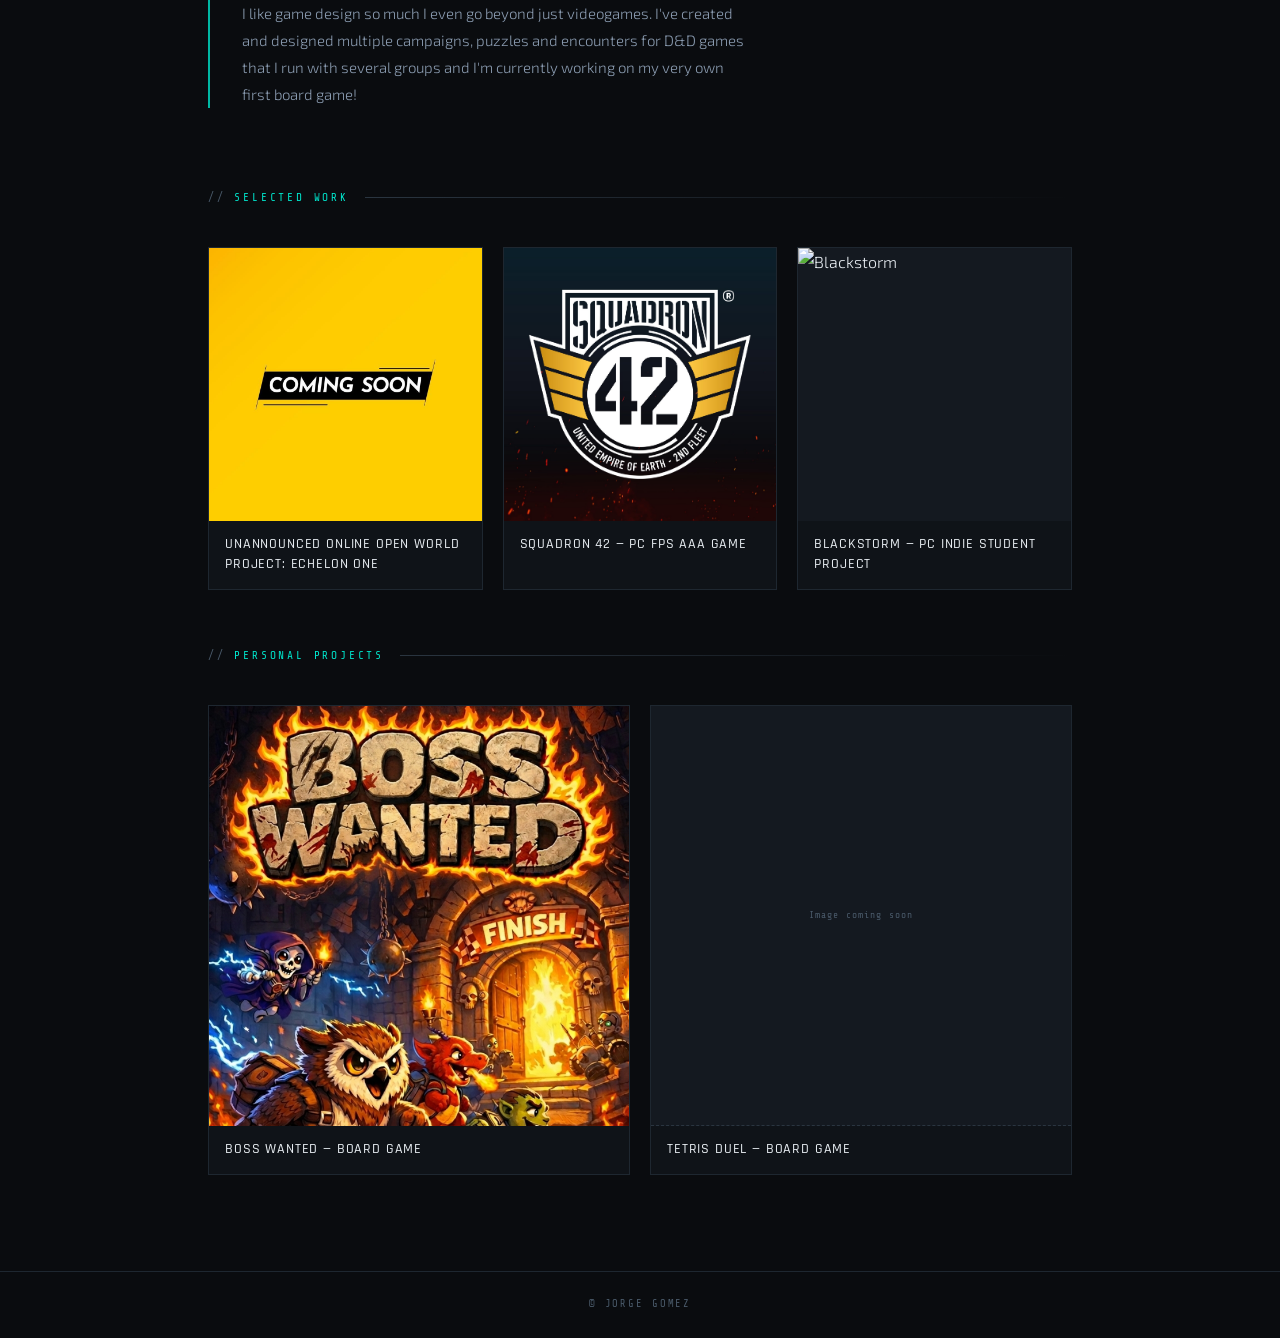
==== commit b2bf951b: "fixes and added easter eggs" ====
--- a/index.html
+++ b/index.html
@@ -71,6 +71,47 @@
       <p>I'm committed to keep learning and improving my skills. My love for teamwork and passion for game development always drive me to try my hardest to make significant contributions to the success of every project I'm in, and make sure I create a work environment where people feel <strong>safe, valued</strong> and <strong>supported</strong>, so we can all do our best together. I enjoy working with <strong>multiple disciplines</strong> (art, code, animation, tech design, etc.) and I believe with my experience I can be a great fit for any team.</p>
       <p>I like game design so much I even go beyond just videogames. I've created and designed multiple campaigns, puzzles and encounters for D&amp;D games that I run with several groups and I'm currently working on my very own first board game!</p>
     </div>
+
+    <!-- EASTER EGG -->
+    <div class="bio__easter-egg" aria-label="Easter egg — hit the block!">
+      <span class="bio-egg__label">// easter_egg</span>
+
+      <div class="bio-egg__block-area">
+        <div class="bio-egg__coin-slot">
+          <div class="bio-egg__coin" id="eggCoin">+</div>
+        </div>
+
+        <div style="position:relative; width:72px; height:72px;">
+          <div class="bio-egg__block" id="eggBlock" role="button" tabindex="0" aria-label="Hit the question block">
+            <span class="bio-egg__qmark" id="eggQmark">?</span>
+          </div>
+          <div id="eggSparks" style="position:absolute;top:0;left:0;width:72px;height:72px;pointer-events:none;overflow:visible;"></div>
+        </div>
+
+        <div class="bio-egg__counter" id="eggCounter"></div>
+        <span class="bio-egg__hint" id="eggHint">▼ hit me</span>
+      </div>
+
+      <div class="bio-egg__bubble" id="eggBubble">
+        <span class="bio-egg__fact-index" id="eggFactIndex"></span>
+        <span class="bio-egg__fact-text"  id="eggFactText"></span>
+        <div class="bio-egg__nav" id="eggNav">
+          <button class="bio-egg__nav-btn" id="eggPrev">‹</button>
+          <span class="bio-egg__nav-ctr"  id="eggNavCtr"></span>
+          <button class="bio-egg__nav-btn" id="eggNext">›</button>
+        </div>
+      </div>
+
+      <div class="bio-egg__reveal" id="eggReveal">
+        <span class="bio-egg__reveal-label">// you_found_all_my_secrets</span>
+        <div class="bio-egg__socials">
+          <a href="https://x.com/jorgegopo"                                   class="bio-egg__social" target="_blank" rel="noopener"><span class="bio-egg__sicon bio-egg__sicon--x"></span>Twitter</a>
+          <a href="https://www.instagram.com/bocheto77/"                      class="bio-egg__social" target="_blank" rel="noopener"><span class="bio-egg__sicon bio-egg__sicon--ig"></span>Instagram</a>
+          <a href="https://www.linkedin.com/in/jorge-gomez-povedano/"         class="bio-egg__social" target="_blank" rel="noopener"><span class="bio-egg__sicon bio-egg__sicon--li"></span>LinkedIn</a>
+          <a href="https://steamcommunity.com/profiles/76561197991209160/"    class="bio-egg__social" target="_blank" rel="noopener"><span class="bio-egg__sicon bio-egg__sicon--steam"></span>Steam</a>
+        </div>
+      </div>
+    </div>
   </section>
 
   <!-- SELECTED WORK -->
@@ -87,7 +128,7 @@
             <img src="img/echelon-one-cover.jpg" alt="Echelon One" class="project-card__img" />
             Tamaño recomendado: 600×600px (ratio 1:1). Formatos: JPG, PNG o WebP.
           -->
-          <img src="img/echelon-one/cover1.jpg" alt="Echelon One" class="project-card__img" />
+          <img src="img/echelon-one/cover2.jpg" alt="Echelon One" class="project-card__img" />
           <div class="project-card__overlay"></div>
         </div>
         <h2 class="project-card__title">Unannounced Online Open World project: Echelon One</h2>
@@ -162,5 +203,126 @@
   </footer>
 
   <script src="main.js"></script>
+  <script>
+  /* ── EASTER EGG — Mario Question Block ─────────────────── */
+  (function initEasterEgg() {
+    const facts = [
+      "I've run Dungeons and Dragons games for more than 7 players.",
+      "I lived 5 years in the UK. Still can't brew a decent tea.",
+      "My favourite game is Portal 2!",
+      "I've played more than 500 hours of EUIV.",
+      "I have more than 200 LEGO minifigs.",
+      "My favourite movie is The Martian.",
+      "I own every book published by Brandon Sanderson."
+    ];
+    const TOTAL = facts.length;
+    let hits = 0, busy = false, navIndex = 0, allUnlocked = false;
+
+    const block   = document.getElementById('eggBlock');
+    const qmark   = document.getElementById('eggQmark');
+    const coin    = document.getElementById('eggCoin');
+    const bubble  = document.getElementById('eggBubble');
+    const ftIdx   = document.getElementById('eggFactIndex');
+    const ftTxt   = document.getElementById('eggFactText');
+    const counter = document.getElementById('eggCounter');
+    const reveal  = document.getElementById('eggReveal');
+    const hint    = document.getElementById('eggHint');
+    const nav     = document.getElementById('eggNav');
+    const btnPrev = document.getElementById('eggPrev');
+    const btnNext = document.getElementById('eggNext');
+    const navCtr  = document.getElementById('eggNavCtr');
+    const sparks  = document.getElementById('eggSparks');
+
+    if (!block) return;
+
+    for (let i = 0; i < TOTAL; i++) {
+      const dot = document.createElement('div');
+      dot.className = 'bio-egg__dot';
+      dot.id = 'eggDot-' + i;
+      counter.appendChild(dot);
+    }
+
+    function spawnCoin() {
+      coin.classList.remove('jump');
+      void coin.offsetWidth;
+      coin.classList.add('jump');
+    }
+
+    const sparkColors = ['#f5a623','#ffe082','#fff176','#00e5cc','#ffffff'];
+
+    function spawnSparks() {
+      for (let i = 0; i < 10; i++) {
+        const s = document.createElement('div');
+        const angle = (i / 10) * Math.PI * 2;
+        const dist  = 28 + Math.random() * 22;
+        const dx    = Math.cos(angle) * dist;
+        const dy    = Math.sin(angle) * dist;
+        s.style.cssText =
+          'position:absolute;border-radius:50%;pointer-events:none;opacity:1;' +
+          'width:'  + (4 + Math.random() * 4) + 'px;' +
+          'height:' + (4 + Math.random() * 4) + 'px;' +
+          'background:' + sparkColors[Math.floor(Math.random() * sparkColors.length)] + ';' +
+          'left:33px;top:33px;' +
+          'transition:transform .45s cubic-bezier(.2,.8,.4,1),opacity .45s ease;';
+        sparks.appendChild(s);
+        requestAnimationFrame(() => requestAnimationFrame(() => {
+          s.style.transform = 'translate(' + dx + 'px,' + (dy - 10) + 'px)';
+          s.style.opacity   = '0';
+        }));
+        setTimeout(() => s.remove(), 500);
+      }
+    }
+
+    function renderFact(index) {
+      ftIdx.textContent = '// fact_' + String(index + 1).padStart(2, '0') + ' of ' + TOTAL;
+      ftTxt.textContent = facts[index];
+      if (allUnlocked) {
+        navCtr.textContent  = (index + 1) + ' / ' + TOTAL;
+        btnPrev.disabled    = (index === 0);
+        btnNext.disabled    = (index === TOTAL - 1);
+      }
+    }
+
+    function animateFact(index) {
+      bubble.classList.remove('show');
+      setTimeout(() => { renderFact(index); bubble.classList.add('show'); }, 160);
+    }
+
+    function breakBlock() {
+      block.classList.add('empty');
+      qmark.style.opacity = '0';
+      hint.style.display  = 'none';
+      allUnlocked = true;
+      navIndex = hits - 1;
+      nav.classList.add('visible');
+      renderFact(navIndex);
+      setTimeout(() => reveal.classList.add('show'), 450);
+    }
+
+    btnPrev.addEventListener('click', () => { if (navIndex > 0)          { navIndex--; animateFact(navIndex); } });
+    btnNext.addEventListener('click', () => { if (navIndex < TOTAL - 1)  { navIndex++; animateFact(navIndex); } });
+
+    block.addEventListener('click', () => {
+      if (busy || hits >= TOTAL) return;
+      busy = true;
+      hint.style.opacity = '0';
+      block.classList.remove('hit');
+      void block.offsetWidth;
+      block.classList.add('hit');
+      spawnCoin();
+      spawnSparks();
+      document.getElementById('eggDot-' + hits).classList.add('filled');
+      animateFact(hits);
+      navIndex = hits;
+      hits++;
+      if (hits >= TOTAL) setTimeout(breakBlock, 380);
+      setTimeout(() => { block.classList.remove('hit'); busy = false; }, 260);
+    });
+
+    block.addEventListener('keydown', e => {
+      if (e.key === 'Enter' || e.key === ' ') { e.preventDefault(); block.click(); }
+    });
+  })();
+  </script>
 </body>
 </html>
--- a/style.css
+++ b/style.css
@@ -276,6 +276,27 @@
   padding: 5rem clamp(1.5rem, 5vw, 3rem) 0;
   opacity: 0;
   animation: fadeUp 0.8s ease 0.1s forwards;
+  display: grid;
+  grid-template-columns: 1fr 280px;
+  gap: 3rem;
+  align-items: start;
+}
+
+@media (max-width: 860px) {
+  .bio {
+    grid-template-columns: 1fr;
+  }
+  .bio__easter-egg {
+    display: flex;
+    flex-direction: row;
+    flex-wrap: wrap;
+    gap: 1.5rem;
+    align-items: flex-start;
+    justify-content: center;
+    padding-top: 0;
+    border-top: 1px solid var(--border);
+    padding-top: 2rem;
+  }
 }
 
 .bio__inner {
@@ -284,7 +305,6 @@
   display: flex;
   flex-direction: column;
   gap: 1rem;
-  max-width: 680px;
 }
 
 .bio__inner p {
@@ -296,6 +316,358 @@
 .bio__inner strong {
   font-weight: 600;
   color: var(--text);
+}
+
+/* ============================================================
+   BIO EASTER EGG
+   ============================================================ */
+.bio__easter-egg {
+  display: flex;
+  flex-direction: column;
+  align-items: center;
+  padding-top: 0.5rem;
+  gap: 0;
+}
+
+.bio-egg__label {
+  font-family: var(--font-mono);
+  font-size: 0.62rem;
+  letter-spacing: 0.2em;
+  color: var(--text-muted);
+  margin-bottom: 1.8rem;
+  align-self: flex-start;
+}
+
+/* Block area */
+.bio-egg__block-area {
+  position: relative;
+  display: flex;
+  flex-direction: column;
+  align-items: center;
+  width: 80px;
+  margin-bottom: 1.4rem;
+}
+
+.bio-egg__coin-slot {
+  height: 64px;
+  display: flex;
+  align-items: flex-end;
+  justify-content: center;
+  margin-bottom: 4px;
+  position: relative;
+  width: 80px;
+}
+
+.bio-egg__coin {
+  width: 28px;
+  height: 28px;
+  border-radius: 50%;
+  background: #f5a623;
+  border: 2px solid #c47d0a;
+  display: flex;
+  align-items: center;
+  justify-content: center;
+  font-family: var(--font-mono);
+  font-size: 11px;
+  font-weight: 700;
+  color: #7a4d00;
+  position: absolute;
+  bottom: 0;
+  opacity: 0;
+  pointer-events: none;
+}
+
+.bio-egg__coin.jump {
+  animation: eggCoinJump 0.55s ease forwards;
+}
+
+@keyframes eggCoinJump {
+  0%   { opacity: 1; bottom: 0;    transform: scale(1); }
+  40%  { opacity: 1; bottom: 54px; transform: scale(1.15); }
+  100% { opacity: 0; bottom: 82px; transform: scale(0.7); }
+}
+
+/* The block itself */
+.bio-egg__block {
+  width: 72px;
+  height: 72px;
+  background: #f5a623;
+  border: 3px solid #7a4d00;
+  border-radius: 6px;
+  display: flex;
+  align-items: center;
+  justify-content: center;
+  cursor: pointer;
+  user-select: none;
+  box-shadow:
+    inset 3px 3px 0 rgba(255,255,255,0.35),
+    inset -3px -3px 0 rgba(0,0,0,0.25),
+    0 0 14px 3px rgba(245,166,35,0.4),
+    0 0 30px 6px rgba(245,166,35,0.15);
+  animation: eggBlockFloat 2.5s ease-in-out infinite, eggGoldPulse 2s ease-in-out infinite;
+  transition: filter 0.15s;
+}
+
+.bio-egg__block:hover { filter: brightness(1.12); }
+
+.bio-egg__block.hit {
+  animation: eggBlockHit 0.2s ease, eggGoldPulse 2s ease-in-out infinite;
+}
+
+.bio-egg__block.empty {
+  background: #5a4820;
+  border-color: #3a2c10;
+  box-shadow:
+    inset 3px 3px 0 rgba(255,255,255,0.06),
+    inset -3px -3px 0 rgba(0,0,0,0.5);
+  cursor: default;
+  animation: none;
+  filter: none;
+}
+
+.bio-egg__block.empty:hover { filter: none; }
+
+@keyframes eggBlockFloat {
+  0%, 100% { transform: translateY(0px); }
+  50%       { transform: translateY(-7px); }
+}
+
+@keyframes eggGoldPulse {
+  0%, 100% {
+    box-shadow:
+      inset 3px 3px 0 rgba(255,255,255,0.35),
+      inset -3px -3px 0 rgba(0,0,0,0.25),
+      0 0 14px 3px rgba(245,166,35,0.4),
+      0 0 30px 6px rgba(245,166,35,0.15);
+  }
+  50% {
+    box-shadow:
+      inset 3px 3px 0 rgba(255,255,255,0.35),
+      inset -3px -3px 0 rgba(0,0,0,0.25),
+      0 0 26px 8px rgba(245,166,35,0.75),
+      0 0 52px 16px rgba(245,166,35,0.3);
+  }
+}
+
+@keyframes eggBlockHit {
+  0%   { transform: translateY(0px); }
+  35%  { transform: translateY(-13px); }
+  100% { transform: translateY(0px); }
+}
+
+.bio-egg__qmark {
+  font-family: 'Arial Black', Arial, sans-serif;
+  font-size: 32px;
+  font-weight: 900;
+  color: #fff;
+  text-shadow: 2px 2px 0 #7a4d00;
+  line-height: 1;
+  pointer-events: none;
+  transition: opacity 0.3s;
+}
+
+/* Counter dots */
+.bio-egg__counter {
+  display: flex;
+  gap: 5px;
+  margin-top: 1rem;
+}
+
+.bio-egg__dot {
+  width: 7px;
+  height: 7px;
+  border-radius: 50%;
+  background: var(--border);
+  border: 1px solid var(--border-light);
+  transition: background 0.2s, border-color 0.2s;
+}
+
+.bio-egg__dot.filled {
+  background: #f5a623;
+  border-color: #c47d0a;
+}
+
+/* Hint */
+.bio-egg__hint {
+  position: absolute;
+  bottom: -24px;
+  left: 50%;
+  transform: translateX(-50%);
+  font-family: var(--font-mono);
+  font-size: 0.6rem;
+  color: var(--text-muted);
+  letter-spacing: 0.1em;
+  white-space: nowrap;
+  animation: eggHintBounce 1.5s ease-in-out infinite;
+  transition: opacity 0.3s;
+}
+
+@keyframes eggHintBounce {
+  0%, 100% { transform: translateX(-50%) translateY(0); }
+  50%       { transform: translateX(-50%) translateY(4px); }
+}
+
+/* Fact bubble */
+.bio-egg__bubble {
+  width: 100%;
+  max-width: 260px;
+  min-height: 76px;
+  background: var(--bg-card);
+  border: 1px solid var(--border-light);
+  border-radius: 4px;
+  padding: 0.8rem 0.9rem;
+  text-align: center;
+  opacity: 0;
+  transform: translateY(8px);
+  transition: opacity 0.35s ease, transform 0.35s ease;
+}
+
+.bio-egg__bubble.show {
+  opacity: 1;
+  transform: translateY(0);
+}
+
+.bio-egg__fact-index {
+  display: block;
+  font-family: var(--font-mono);
+  font-size: 0.6rem;
+  letter-spacing: 0.15em;
+  color: var(--cyan);
+  margin-bottom: 0.4rem;
+}
+
+.bio-egg__fact-text {
+  display: block;
+  font-family: var(--font-mono);
+  font-size: 0.7rem;
+  letter-spacing: 0.03em;
+  color: var(--text);
+  line-height: 1.65;
+  min-height: 2.2em;
+}
+
+/* Nav arrows */
+.bio-egg__nav {
+  display: none;
+  align-items: center;
+  justify-content: space-between;
+  margin-top: 0.65rem;
+  padding-top: 0.55rem;
+  border-top: 1px solid var(--border);
+}
+
+.bio-egg__nav.visible { display: flex; }
+
+.bio-egg__nav-btn {
+  background: transparent;
+  border: 1px solid var(--border-light);
+  border-radius: 3px;
+  color: var(--text-soft);
+  font-family: var(--font-mono);
+  font-size: 0.85rem;
+  cursor: pointer;
+  padding: 1px 9px 2px;
+  transition: border-color 0.2s, color 0.2s;
+}
+
+.bio-egg__nav-btn:hover { border-color: var(--cyan-dim); color: var(--cyan); }
+.bio-egg__nav-btn:disabled { opacity: 0.2; cursor: default; }
+.bio-egg__nav-btn:disabled:hover { border-color: var(--border-light); color: var(--text-soft); }
+
+.bio-egg__nav-ctr {
+  font-family: var(--font-mono);
+  font-size: 0.6rem;
+  letter-spacing: 0.12em;
+  color: var(--text-muted);
+}
+
+/* Reveal / socials */
+.bio-egg__reveal {
+  display: none;
+  flex-direction: column;
+  align-items: center;
+  gap: 0.75rem;
+  margin-top: 1.2rem;
+  opacity: 0;
+  width: 100%;
+  max-width: 260px;
+}
+
+.bio-egg__reveal.show {
+  display: flex;
+  animation: eggFadeIn 0.8s ease forwards;
+}
+
+@keyframes eggFadeIn {
+  from { opacity: 0; transform: translateY(6px); }
+  to   { opacity: 1; transform: translateY(0); }
+}
+
+.bio-egg__reveal-label {
+  font-family: var(--font-mono);
+  font-size: 0.58rem;
+  letter-spacing: 0.18em;
+  color: var(--cyan);
+  text-align: center;
+}
+
+.bio-egg__socials {
+  display: grid;
+  grid-template-columns: 1fr 1fr;
+  gap: 0.5rem;
+  width: 100%;
+}
+
+.bio-egg__social {
+  display: flex;
+  align-items: center;
+  gap: 5px;
+  padding: 0.4rem 0.65rem;
+  border: 1px solid var(--border-light);
+  border-radius: 3px;
+  font-family: var(--font-mono);
+  font-size: 0.65rem;
+  letter-spacing: 0.06em;
+  color: var(--text-soft);
+  text-decoration: none;
+  transition: border-color 0.2s, color 0.2s;
+  white-space: nowrap;
+}
+
+.bio-egg__social:hover { border-color: var(--cyan-dim); color: var(--cyan); }
+
+.bio-egg__sicon {
+  width: 12px;
+  height: 12px;
+  display: inline-block;
+  background: currentColor;
+  flex-shrink: 0;
+  -webkit-mask-size: contain;
+  mask-size: contain;
+  -webkit-mask-repeat: no-repeat;
+  mask-repeat: no-repeat;
+  -webkit-mask-position: center;
+  mask-position: center;
+}
+
+.bio-egg__sicon--x {
+  -webkit-mask-image: url("data:image/svg+xml,%3Csvg xmlns='http://www.w3.org/2000/svg' viewBox='0 0 24 24'%3E%3Cpath d='M18.244 2.25h3.308l-7.227 8.26 8.502 11.24H16.17l-4.714-6.231-5.401 6.231H2.741l7.73-8.835L1.254 2.25H8.08l4.253 5.622zm-1.161 17.52h1.833L7.084 4.126H5.117z'/%3E%3C/svg%3E");
+  mask-image: url("data:image/svg+xml,%3Csvg xmlns='http://www.w3.org/2000/svg' viewBox='0 0 24 24'%3E%3Cpath d='M18.244 2.25h3.308l-7.227 8.26 8.502 11.24H16.17l-4.714-6.231-5.401 6.231H2.741l7.73-8.835L1.254 2.25H8.08l4.253 5.622zm-1.161 17.52h1.833L7.084 4.126H5.117z'/%3E%3C/svg%3E");
+}
+
+.bio-egg__sicon--ig {
+  -webkit-mask-image: url("data:image/svg+xml,%3Csvg xmlns='http://www.w3.org/2000/svg' viewBox='0 0 24 24'%3E%3Cpath d='M12 2.163c3.204 0 3.584.012 4.85.07 3.252.148 4.771 1.691 4.919 4.919.058 1.265.069 1.645.069 4.849 0 3.205-.012 3.584-.069 4.849-.149 3.225-1.664 4.771-4.919 4.919-1.266.058-1.644.07-4.85.07-3.204 0-3.584-.012-4.849-.07-3.26-.149-4.771-1.699-4.919-4.92-.058-1.265-.07-1.644-.07-4.849 0-3.204.013-3.583.07-4.849.149-3.227 1.664-4.771 4.919-4.919 1.266-.057 1.645-.069 4.849-.069zm0-2.163c-3.259 0-3.667.014-4.947.072-4.358.2-6.78 2.618-6.98 6.98-.059 1.281-.073 1.689-.073 4.948 0 3.259.014 3.668.072 4.948.2 4.358 2.618 6.78 6.98 6.98 1.281.058 1.689.072 4.948.072 3.259 0 3.668-.014 4.948-.072 4.354-.2 6.782-2.618 6.979-6.98.059-1.28.073-1.689.073-4.948 0-3.259-.014-3.667-.072-4.947-.196-4.354-2.617-6.78-6.979-6.98-1.281-.059-1.69-.073-4.949-.073zm0 5.838c-3.403 0-6.162 2.759-6.162 6.162s2.759 6.163 6.162 6.163 6.162-2.759 6.162-6.163c0-3.403-2.759-6.162-6.162-6.162zm0 10.162c-2.209 0-4-1.79-4-4 0-2.209 1.791-4 4-4s4 1.791 4 4c0 2.21-1.791 4-4 4zm6.406-11.845c-.796 0-1.441.645-1.441 1.44s.645 1.44 1.441 1.44c.795 0 1.439-.645 1.439-1.44s-.644-1.44-1.439-1.44z'/%3E%3C/svg%3E");
+  mask-image: url("data:image/svg+xml,%3Csvg xmlns='http://www.w3.org/2000/svg' viewBox='0 0 24 24'%3E%3Cpath d='M12 2.163c3.204 0 3.584.012 4.85.07 3.252.148 4.771 1.691 4.919 4.919.058 1.265.069 1.645.069 4.849 0 3.205-.012 3.584-.069 4.849-.149 3.225-1.664 4.771-4.919 4.919-1.266.058-1.644.07-4.85.07-3.204 0-3.584-.012-4.849-.07-3.26-.149-4.771-1.699-4.919-4.92-.058-1.265-.07-1.644-.07-4.849 0-3.204.013-3.583.07-4.849.149-3.227 1.664-4.771 4.919-4.919 1.266-.057 1.645-.069 4.849-.069zm0-2.163c-3.259 0-3.667.014-4.947.072-4.358.2-6.78 2.618-6.98 6.98-.059 1.281-.073 1.689-.073 4.948 0 3.259.014 3.668.072 4.948.2 4.358 2.618 6.78 6.98 6.98 1.281.058 1.689.072 4.948.072 3.259 0 3.668-.014 4.948-.072 4.354-.2 6.782-2.618 6.979-6.98.059-1.28.073-1.689.073-4.948 0-3.259-.014-3.667-.072-4.947-.196-4.354-2.617-6.78-6.979-6.98-1.281-.059-1.69-.073-4.949-.073zm0 5.838c-3.403 0-6.162 2.759-6.162 6.162s2.759 6.163 6.162 6.163 6.162-2.759 6.162-6.163c0-3.403-2.759-6.162-6.162-6.162zm0 10.162c-2.209 0-4-1.79-4-4 0-2.209 1.791-4 4-4s4 1.791 4 4c0 2.21-1.791 4-4 4zm6.406-11.845c-.796 0-1.441.645-1.441 1.44s.645 1.44 1.441 1.44c.795 0 1.439-.645 1.439-1.44s-.644-1.44-1.439-1.44z'/%3E%3C/svg%3E");
+}
+
+.bio-egg__sicon--li {
+  -webkit-mask-image: url("data:image/svg+xml,%3Csvg xmlns='http://www.w3.org/2000/svg' viewBox='0 0 24 24'%3E%3Cpath d='M20.447 20.452h-3.554v-5.569c0-1.328-.027-3.037-1.852-3.037-1.853 0-2.136 1.445-2.136 2.939v5.667H9.351V9h3.414v1.561h.046c.477-.9 1.637-1.85 3.37-1.85 3.601 0 4.267 2.37 4.267 5.455v6.286zM5.337 7.433c-1.144 0-2.063-.926-2.063-2.065 0-1.138.92-2.063 2.063-2.063 1.14 0 2.064.925 2.064 2.063 0 1.139-.925 2.065-2.064 2.065zm1.782 13.019H3.555V9h3.564v11.452zM22.225 0H1.771C.792 0 0 .774 0 1.729v20.542C0 23.227.792 24 1.771 24h20.451C23.2 24 24 23.227 24 22.271V1.729C24 .774 23.2 0 22.222 0h.003z'/%3E%3C/svg%3E");
+  mask-image: url("data:image/svg+xml,%3Csvg xmlns='http://www.w3.org/2000/svg' viewBox='0 0 24 24'%3E%3Cpath d='M20.447 20.452h-3.554v-5.569c0-1.328-.027-3.037-1.852-3.037-1.853 0-2.136 1.445-2.136 2.939v5.667H9.351V9h3.414v1.561h.046c.477-.9 1.637-1.85 3.37-1.85 3.601 0 4.267 2.37 4.267 5.455v6.286zM5.337 7.433c-1.144 0-2.063-.926-2.063-2.065 0-1.138.92-2.063 2.063-2.063 1.14 0 2.064.925 2.064 2.063 0 1.139-.925 2.065-2.064 2.065zm1.782 13.019H3.555V9h3.564v11.452zM22.225 0H1.771C.792 0 0 .774 0 1.729v20.542C0 23.227.792 24 1.771 24h20.451C23.2 24 24 23.227 24 22.271V1.729C24 .774 23.2 0 22.222 0h.003z'/%3E%3C/svg%3E");
+}
+
+.bio-egg__sicon--steam {
+  -webkit-mask-image: url("data:image/svg+xml,%3Csvg xmlns='http://www.w3.org/2000/svg' viewBox='0 0 24 24'%3E%3Cpath d='M11.979 0C5.678 0 .511 4.86.022 11.037l6.432 2.658c.545-.371 1.203-.59 1.912-.59.063 0 .125.004.187.008l2.861-4.142V8.91c0-2.495 2.028-4.524 4.524-4.524 2.494 0 4.524 2.031 4.524 4.527s-2.03 4.525-4.524 4.525h-.105l-4.076 2.911c0 .052.004.105.004.159 0 1.875-1.515 3.396-3.39 3.396-1.635 0-3.016-1.173-3.331-2.727L.436 15.27C1.862 20.307 6.486 24 11.979 24c6.627 0 11.999-5.373 11.999-12S18.606 0 11.979 0zM7.54 18.21l-1.473-.61c.262.543.714.999 1.314 1.25 1.297.539 2.793-.076 3.332-1.375.263-.63.264-1.319.005-1.949s-.75-1.121-1.377-1.383c-.624-.26-1.29-.249-1.878-.03l1.523.63c.956.4 1.409 1.5 1.009 2.455-.397.957-1.497 1.41-2.455 1.012H7.54zm11.415-9.303c0-1.662-1.353-3.015-3.015-3.015-1.665 0-3.015 1.353-3.015 3.015 0 1.665 1.35 3.015 3.015 3.015 1.663 0 3.015-1.35 3.015-3.015zm-5.273.005c0-1.252 1.013-2.266 2.265-2.266 1.249 0 2.266 1.014 2.266 2.266 0 1.251-1.017 2.265-2.266 2.265-1.252 0-2.265-1.014-2.265-2.265z'/%3E%3C/svg%3E");
+  mask-image: url("data:image/svg+xml,%3Csvg xmlns='http://www.w3.org/2000/svg' viewBox='0 0 24 24'%3E%3Cpath d='M11.979 0C5.678 0 .511 4.86.022 11.037l6.432 2.658c.545-.371 1.203-.59 1.912-.59.063 0 .125.004.187.008l2.861-4.142V8.91c0-2.495 2.028-4.524 4.524-4.524 2.494 0 4.524 2.031 4.524 4.527s-2.03 4.525-4.524 4.525h-.105l-4.076 2.911c0 .052.004.105.004.159 0 1.875-1.515 3.396-3.39 3.396-1.635 0-3.016-1.173-3.331-2.727L.436 15.27C1.862 20.307 6.486 24 11.979 24c6.627 0 11.999-5.373 11.999-12S18.606 0 11.979 0zM7.54 18.21l-1.473-.61c.262.543.714.999 1.314 1.25 1.297.539 2.793-.076 3.332-1.375.263-.63.264-1.319.005-1.949s-.75-1.121-1.377-1.383c-.624-.26-1.29-.249-1.878-.03l1.523.63c.956.4 1.409 1.5 1.009 2.455-.397.957-1.497 1.41-2.455 1.012H7.54zm11.415-9.303c0-1.662-1.353-3.015-3.015-3.015-1.665 0-3.015 1.353-3.015 3.015 0 1.665 1.35 3.015 3.015 3.015 1.663 0 3.015-1.35 3.015-3.015zm-5.273.005c0-1.252 1.013-2.266 2.265-2.266 1.249 0 2.266 1.014 2.266 2.266 0 1.251-1.017 2.265-2.266 2.265-1.252 0-2.265-1.014-2.265-2.265z'/%3E%3C/svg%3E");
 }
 
 /* ============================================================
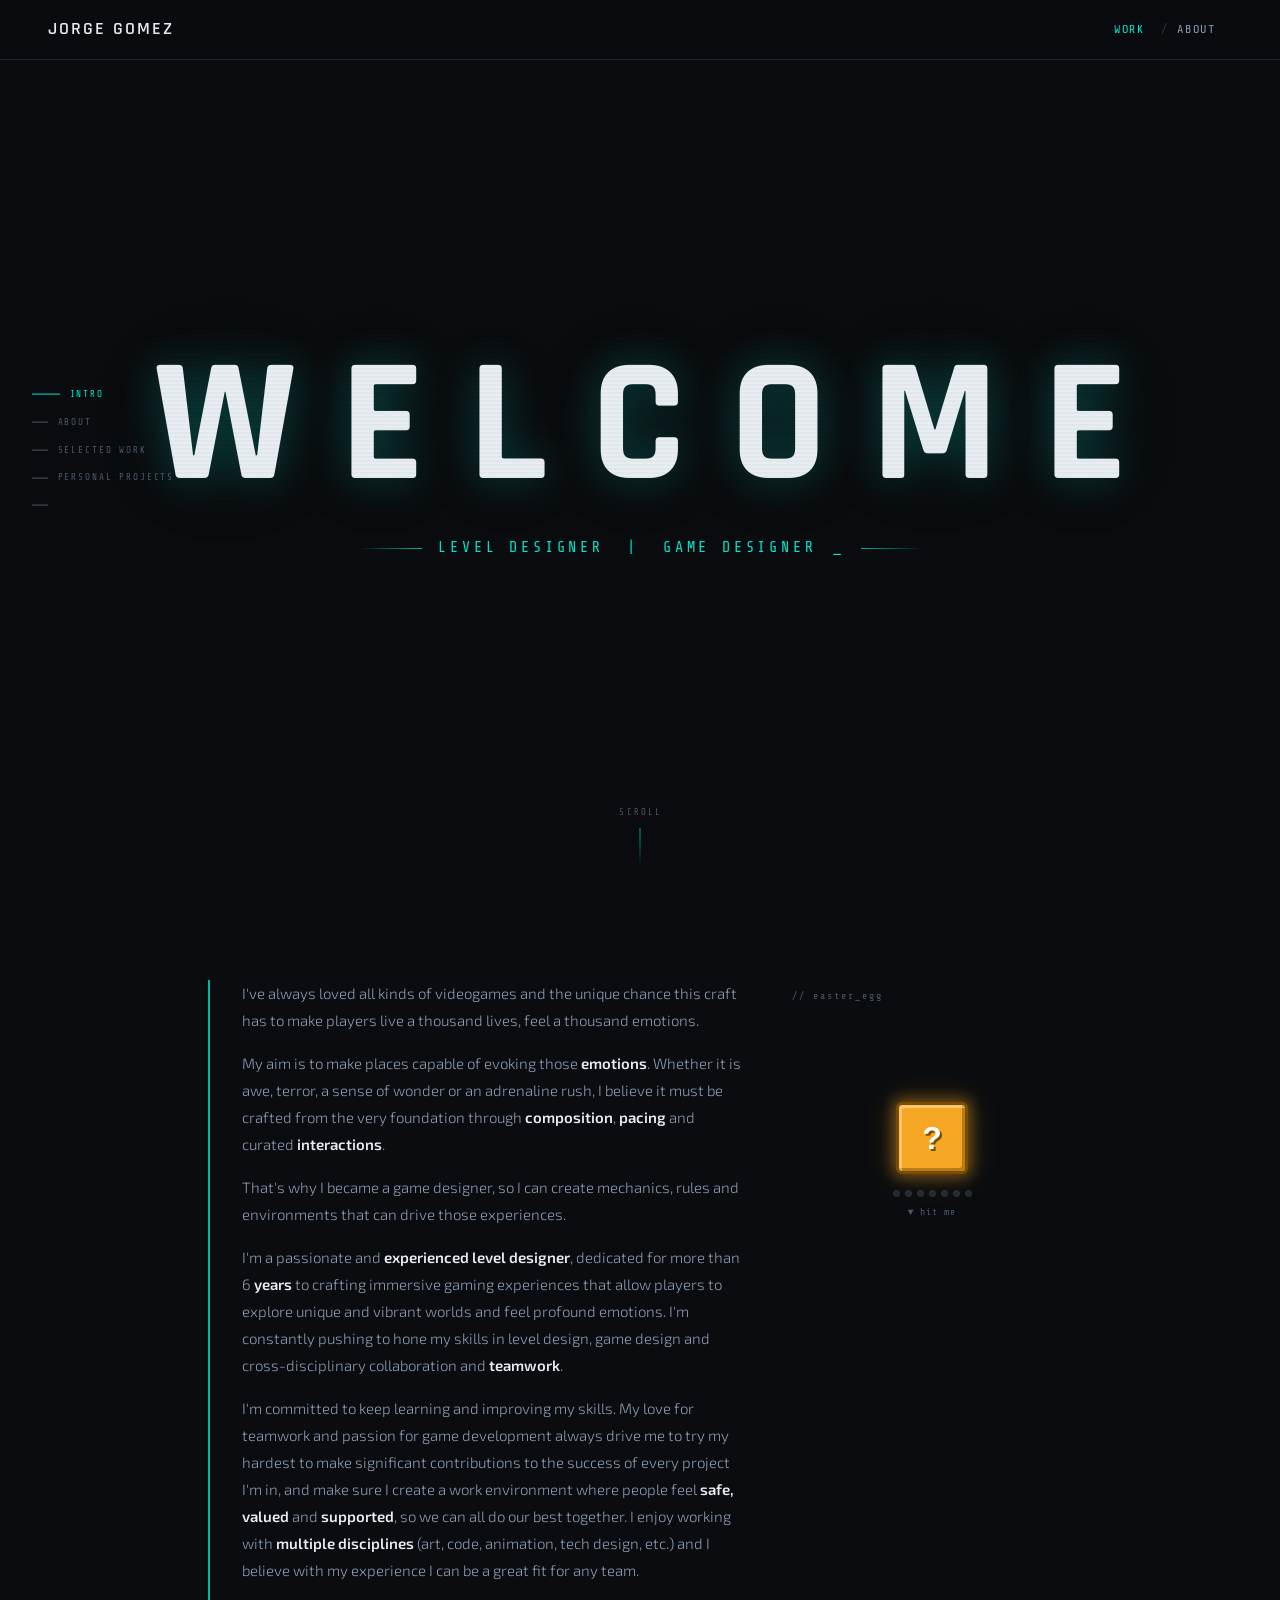
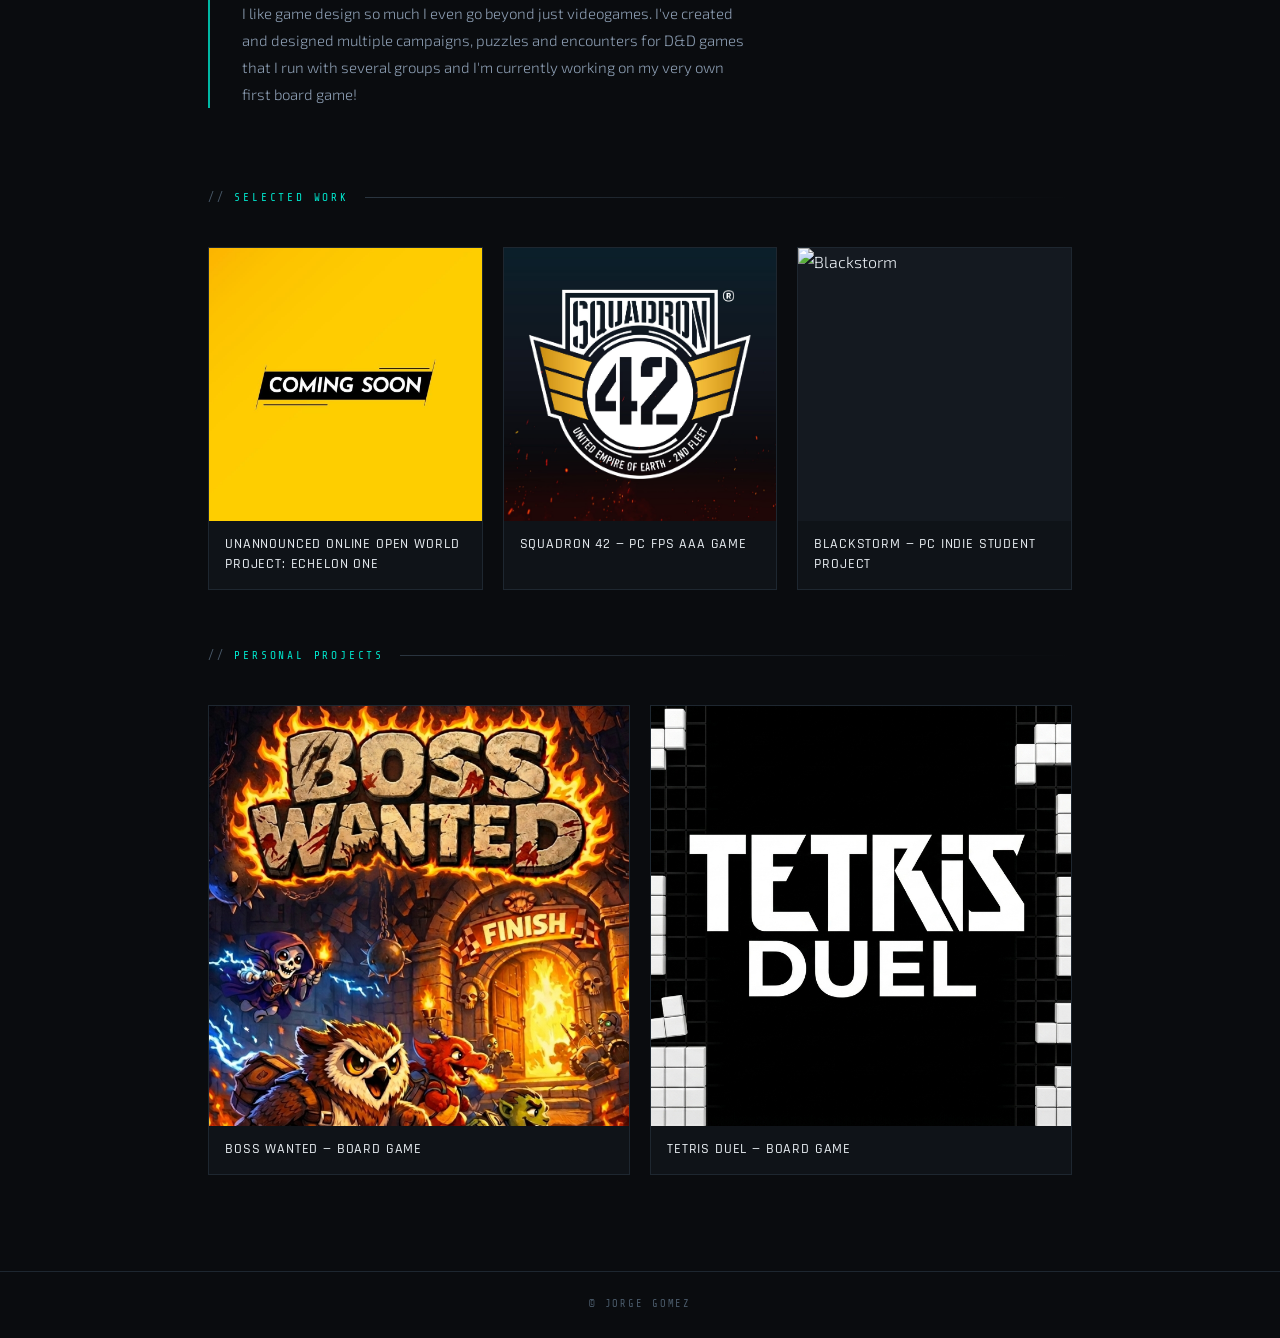
==== commit ed4df45a: "Update index.html" ====
--- a/index.html
+++ b/index.html
@@ -189,7 +189,7 @@
             <img src="img/tetris-duel-cover.jpg" alt="Tetris Duel" class="project-card__img" />
             Tamaño recomendado: 600×600px (ratio 1:1). Formatos: JPG, PNG o WebP.
           -->
-          <div class="project-card__img project-card__img--placeholder"><span>Image coming soon</span></div>
+          <img src="img/tetris-duel/cover.png" alt="Tetris Duel" class="project-card__img" />
           <div class="project-card__overlay"></div>
         </div>
         <h2 class="project-card__title">Tetris Duel — Board game</h2>
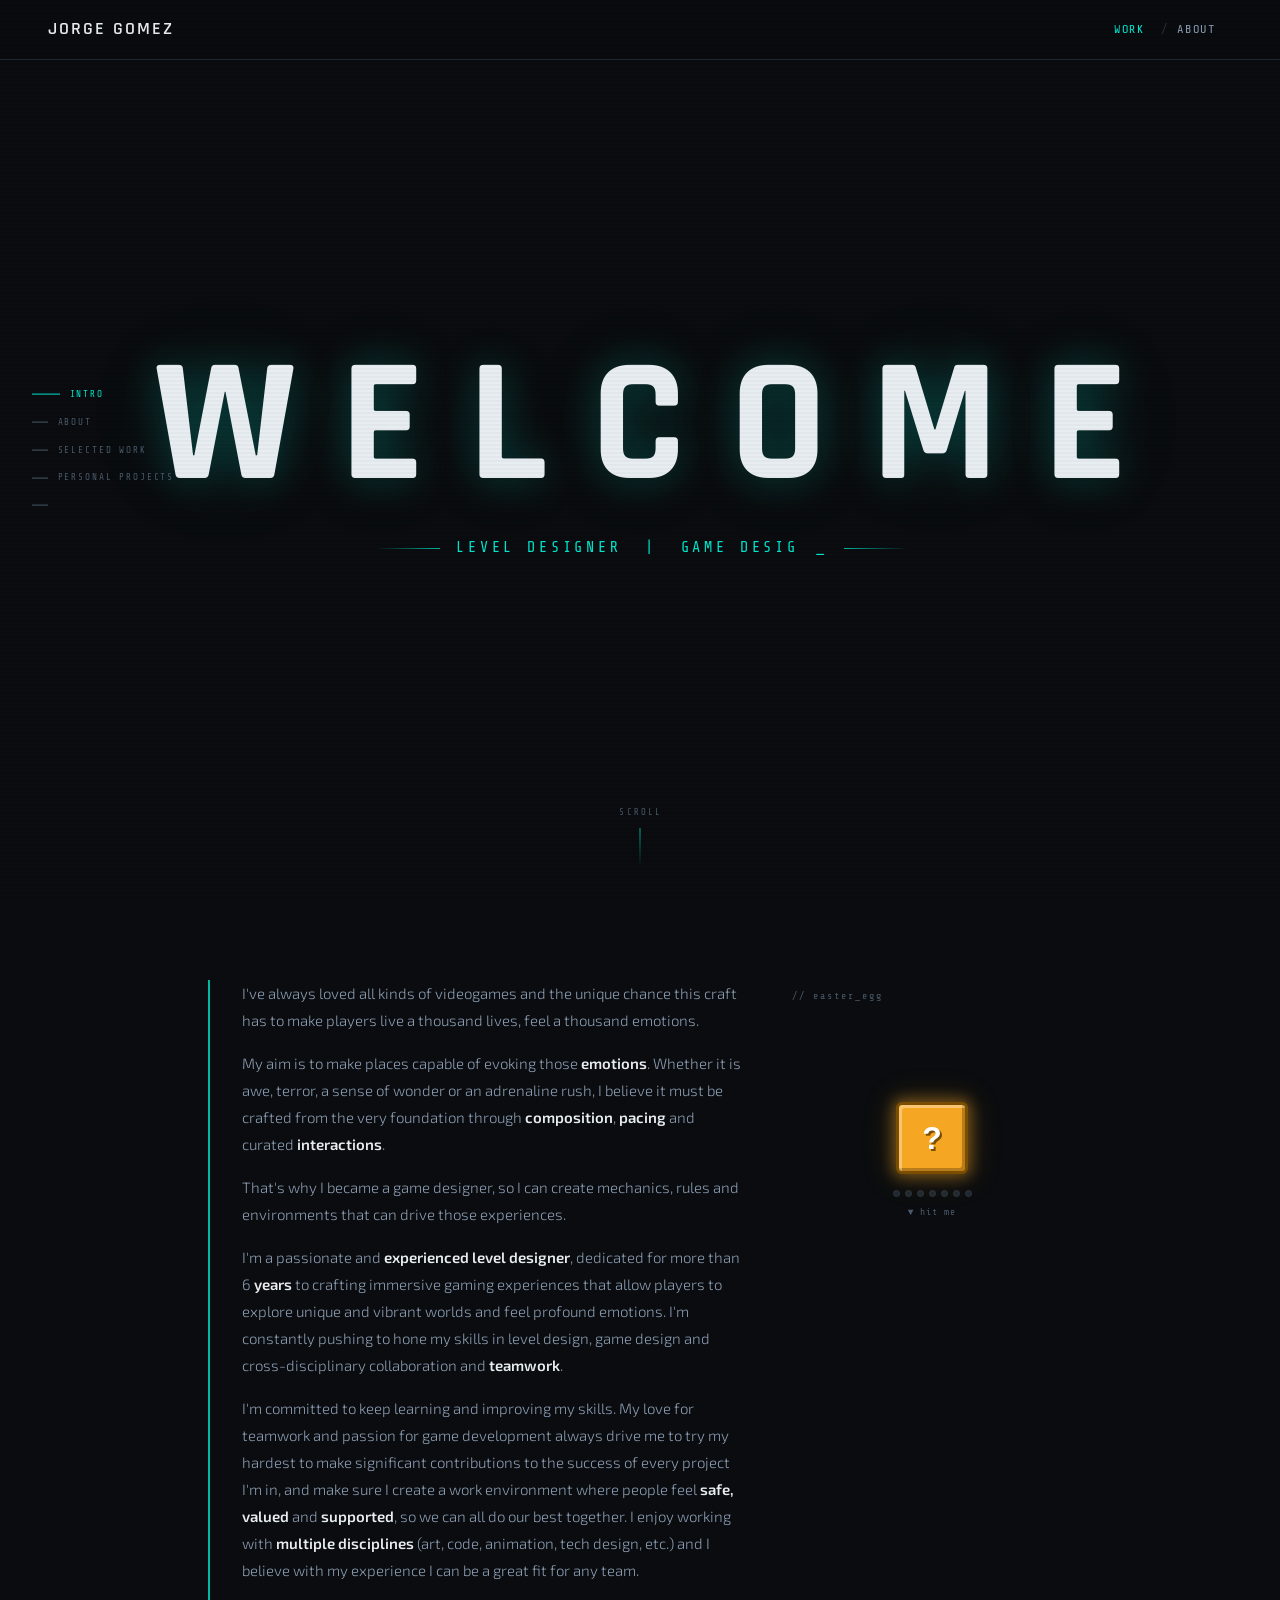
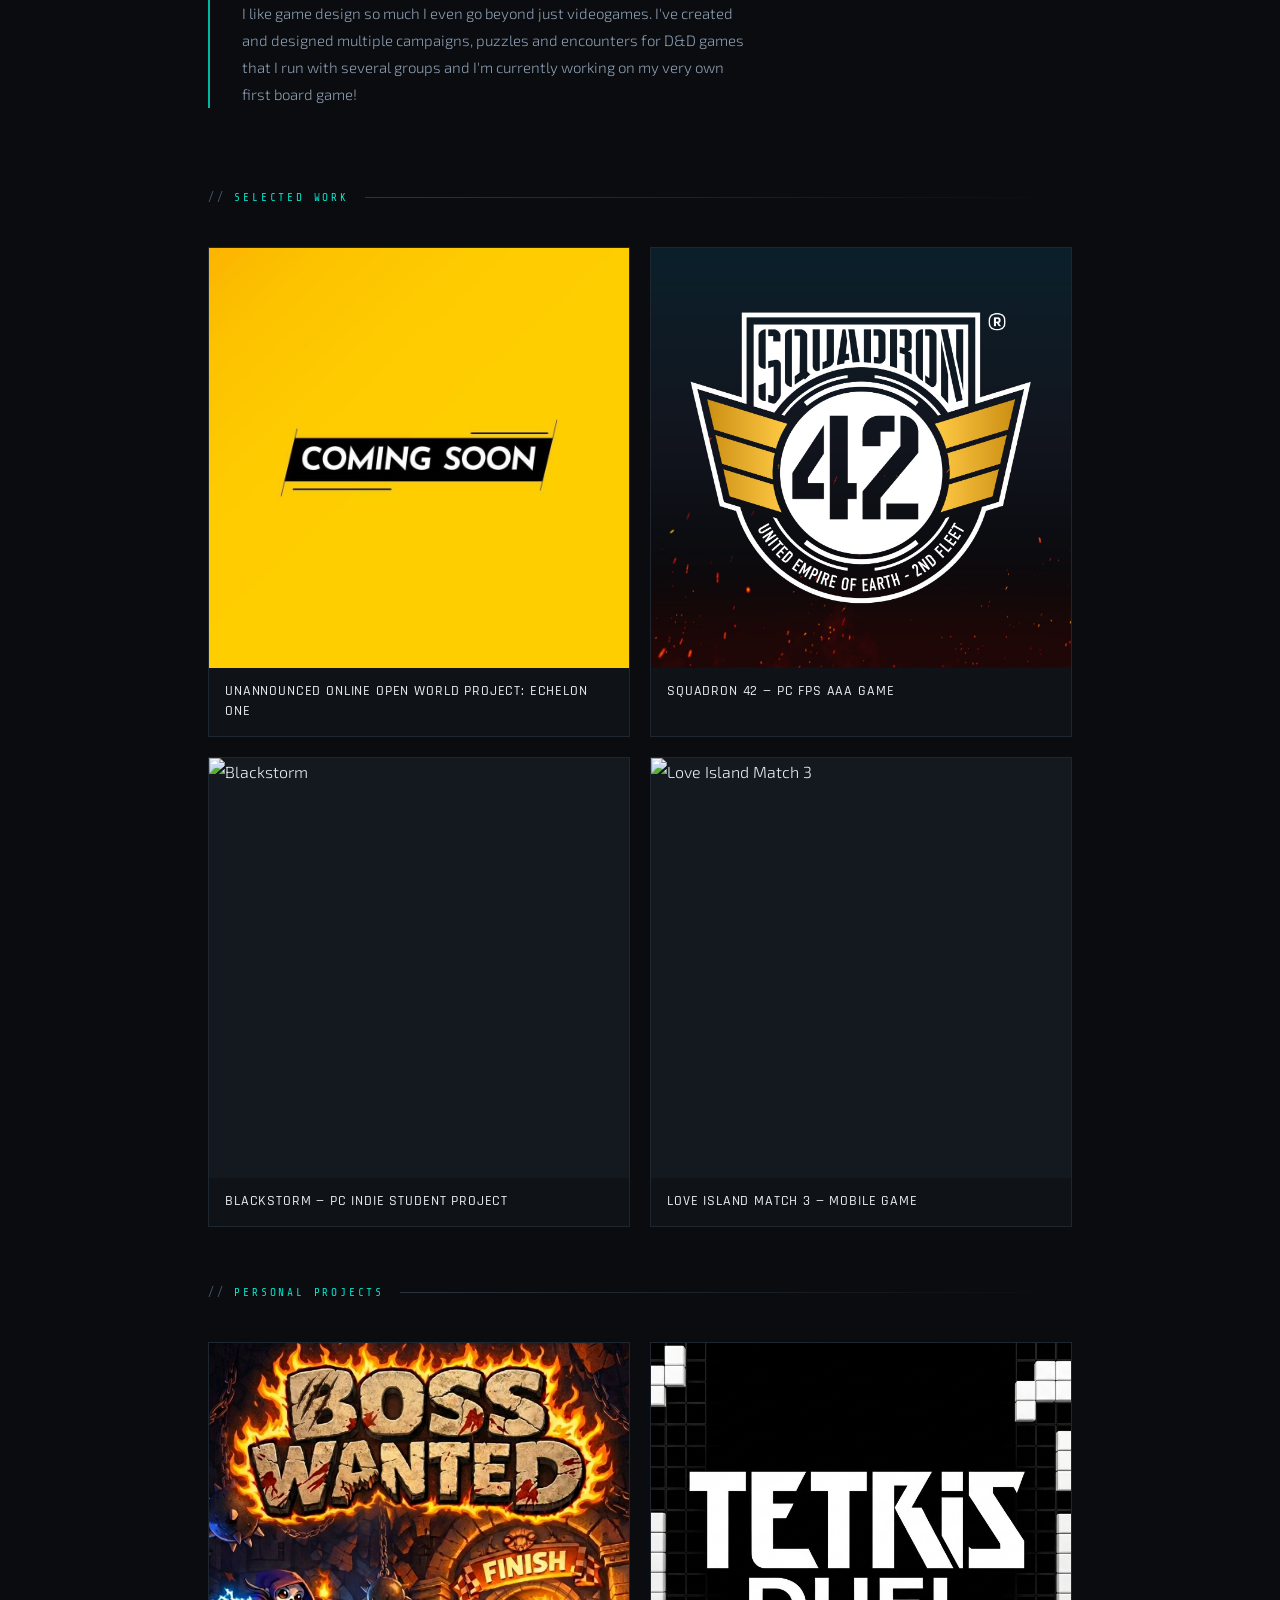
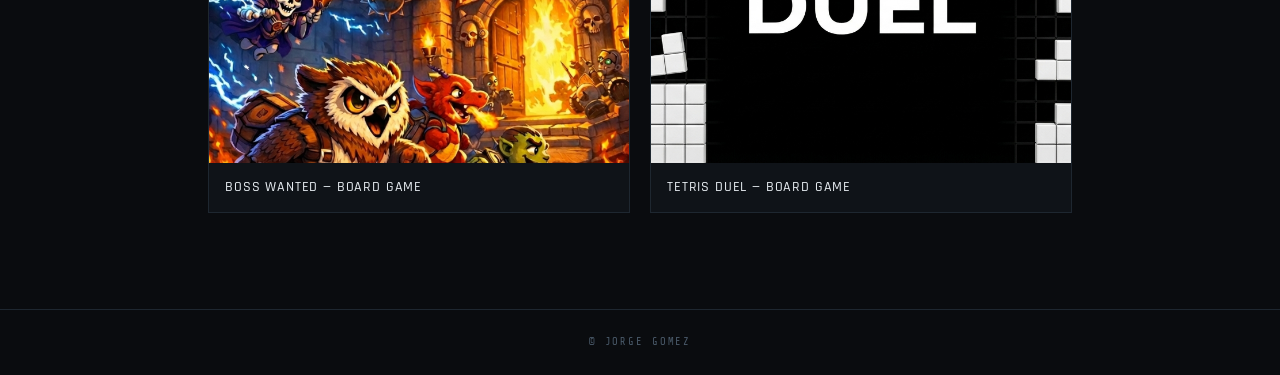
==== commit 8aa4b41f: "new love island section and refined content" ====
--- a/index.html
+++ b/index.html
@@ -10,11 +10,11 @@
 
   <!-- SIDEBAR -->
   <nav class="sidebar" aria-label="Page sections">
-    <a href="#hero"     class="sidebar__link"><span>Intro</span></a>
-    <a href="#bio"      class="sidebar__link"><span>About</span></a>
-    <a href="#work"     class="sidebar__link"><span>Selected Work</span></a>
-    <a href="#personal" class="sidebar__link"><span>Personal Projects</span></a>
-    <a href="about.html" class="sidebar__link"><span>Contact</span></a>
+    <a href="#hero"                class="sidebar__link"><span>Intro</span></a>
+    <a href="#bio"                 class="sidebar__link"><span>About</span></a>
+    <a href="#work"                class="sidebar__link"><span>Selected Work</span></a>
+    <a href="#personal"            class="sidebar__link"><span>Personal Projects</span></a>
+    <a href="about.html"           class="sidebar__link"><span>Contact</span></a>
   </nav>
 
   <!-- NAV -->
@@ -119,13 +119,16 @@
     <div class="section-header">
       <span class="section-header__label">Selected Work</span>
     </div>
-    <div class="work__grid">
+    <!-- Grid 2×2: Echelon One · Squadron 42 / Blackstorm · Love Island Match 3 -->
+    <div class="work__grid work__grid--two">
+
+      <!-- FILA 1 — izquierda -->
       <a href="echelon-one.html" class="project-card animate animate--delay-1">
         <div class="project-card__img-wrap">
           <!--
             IMAGEN DE PORTADA — Echelon One
             Sustituye el div placeholder por:
-            <img src="img/echelon-one-cover.jpg" alt="Echelon One" class="project-card__img" />
+            <img src="img/echelon-one/cover2.jpg" alt="Echelon One" class="project-card__img" />
             Tamaño recomendado: 600×600px (ratio 1:1). Formatos: JPG, PNG o WebP.
           -->
           <img src="img/echelon-one/cover2.jpg" alt="Echelon One" class="project-card__img" />
@@ -133,12 +136,14 @@
         </div>
         <h2 class="project-card__title">Unannounced Online Open World project: Echelon One</h2>
       </a>
+
+      <!-- FILA 1 — derecha -->
       <a href="squadron-42.html" class="project-card animate animate--delay-2">
         <div class="project-card__img-wrap">
           <!--
             IMAGEN DE PORTADA — Squadron 42
             Sustituye el div placeholder por:
-            <img src="img/squadron-42-cover.jpg" alt="Squadron 42" class="project-card__img" />
+            <img src="img/squadron-42/cover.jpg" alt="Squadron 42" class="project-card__img" />
             Tamaño recomendado: 600×600px (ratio 1:1). Formatos: JPG, PNG o WebP.
           -->
           <img src="img/squadron-42/cover.jpg" alt="Squadron 42" class="project-card__img" />
@@ -146,12 +151,14 @@
         </div>
         <h2 class="project-card__title">Squadron 42 — PC FPS AAA game</h2>
       </a>
+
+      <!-- FILA 2 — izquierda -->
       <a href="blackstorm.html" class="project-card animate animate--delay-3">
         <div class="project-card__img-wrap">
           <!--
             IMAGEN DE PORTADA — Blackstorm
             Sustituye el div placeholder por:
-            <img src="img/blackstorm-cover.jpg" alt="Blackstorm" class="project-card__img" />
+            <img src="img/blackstorm/cover.png" alt="Blackstorm" class="project-card__img" />
             Tamaño recomendado: 600×600px (ratio 1:1). Formatos: JPG, PNG o WebP.
           -->
           <img src="img/blackstorm/cover.png" alt="Blackstorm" class="project-card__img" />
@@ -159,6 +166,23 @@
         </div>
         <h2 class="project-card__title">Blackstorm — PC indie student project</h2>
       </a>
+
+      <!-- FILA 2 — derecha -->
+      <a href="love-island.html" class="project-card animate animate--delay-4">
+        <div class="project-card__img-wrap">
+          <!--
+            IMAGEN DE PORTADA — Love Island Match 3
+            Cuando tengas la imagen, sube el archivo a img/love-island/ y
+            sustituye el div placeholder de abajo por:
+            <img src="img/love-island/cover.jpg" alt="Love Island Match 3" class="project-card__img" />
+            Tamaño recomendado: 600×600px (ratio 1:1). Formatos: JPG, PNG o WebP.
+          -->
+          <img src="img/love-island/love-portada.png" alt="Love Island Match 3" class="project-    	 	  card__img" />
+          <div class="project-card__overlay"></div>
+        </div>
+        <h2 class="project-card__title">Love Island Match 3 — Mobile game</h2>
+      </a>
+
     </div>
   </section>
 
